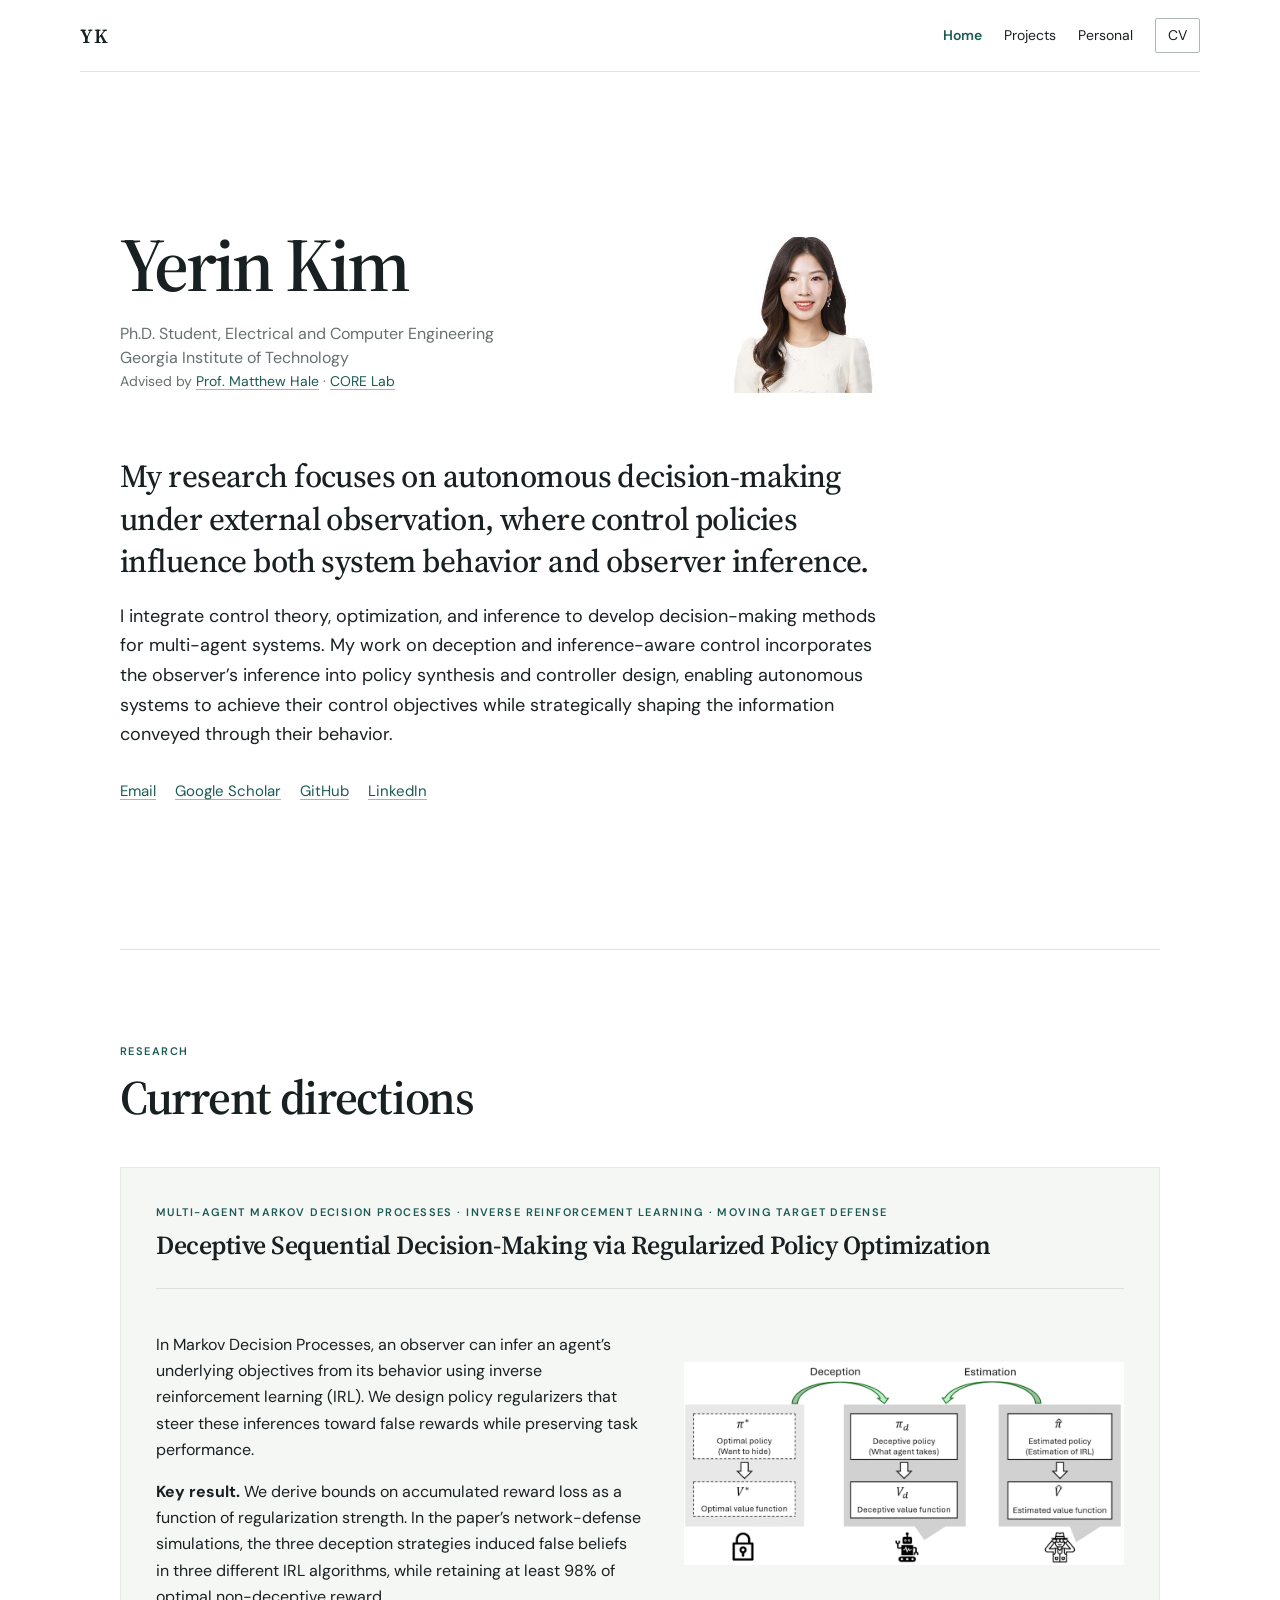
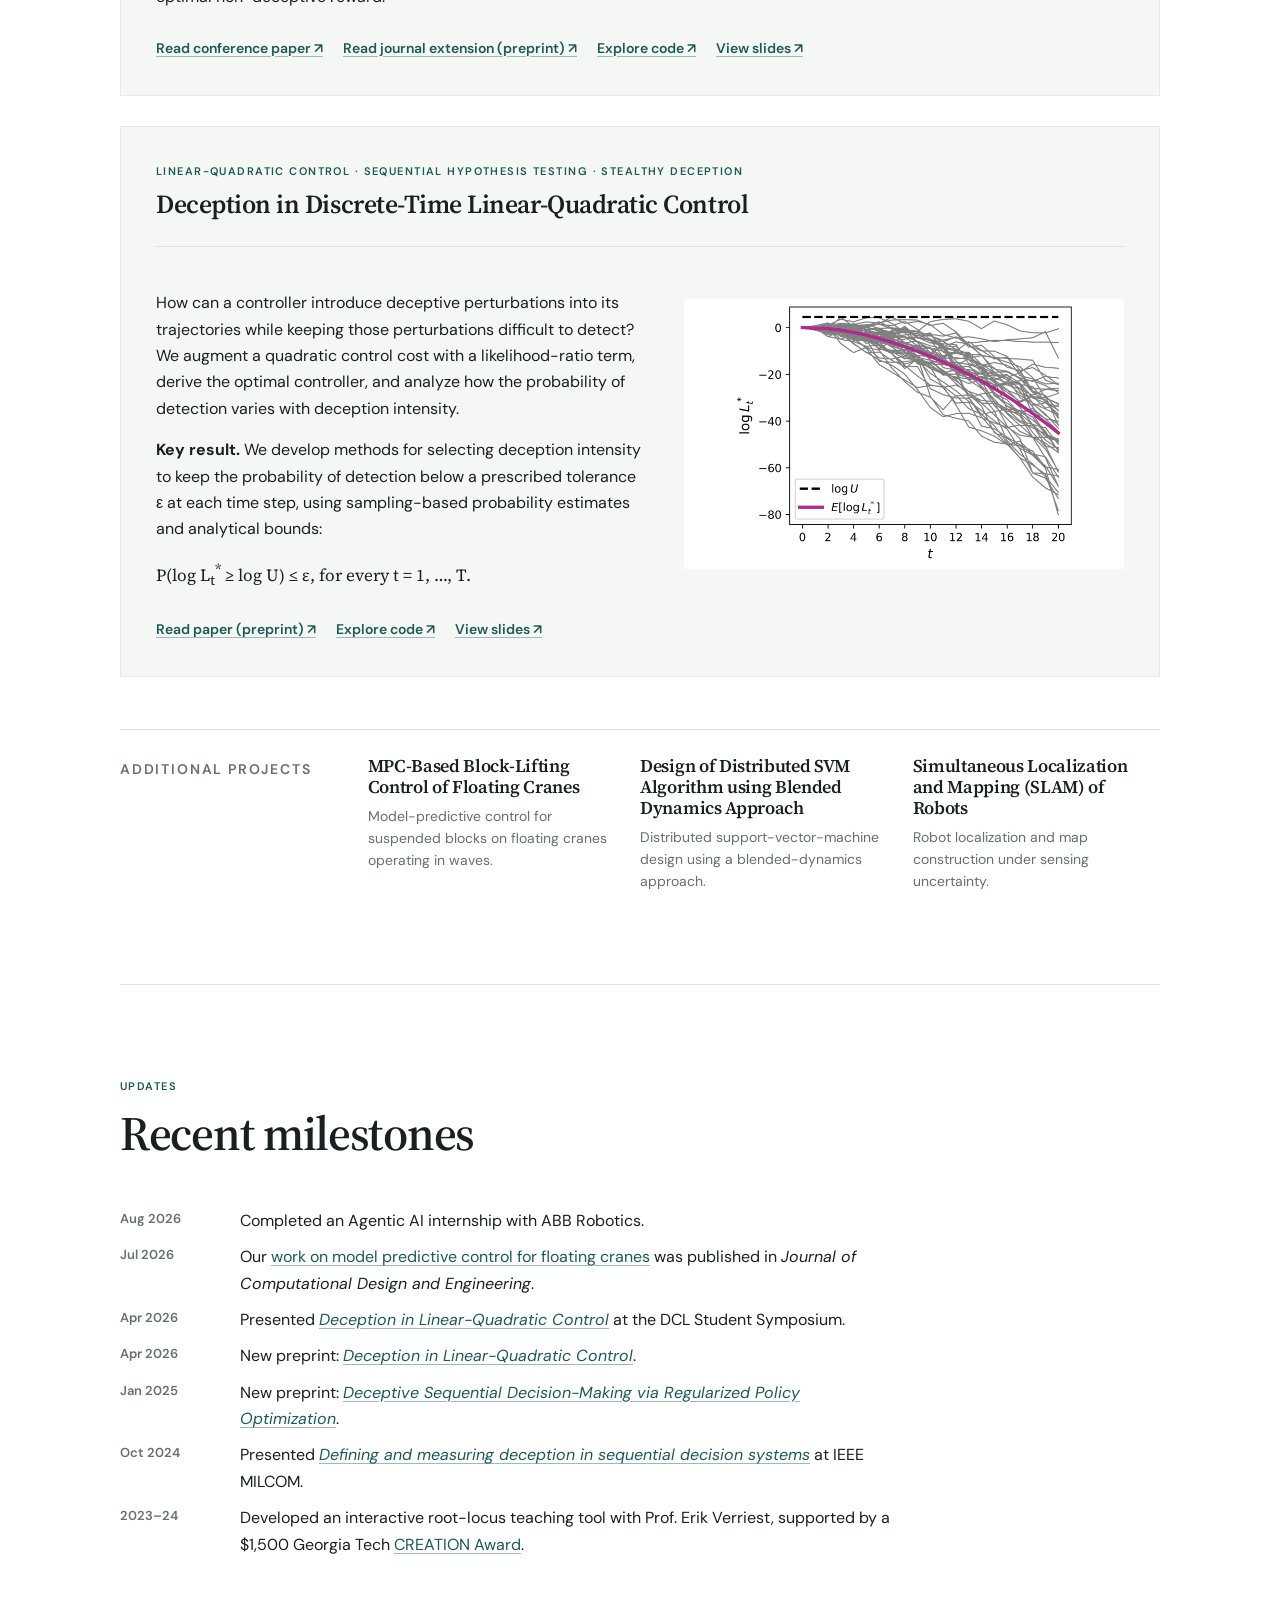
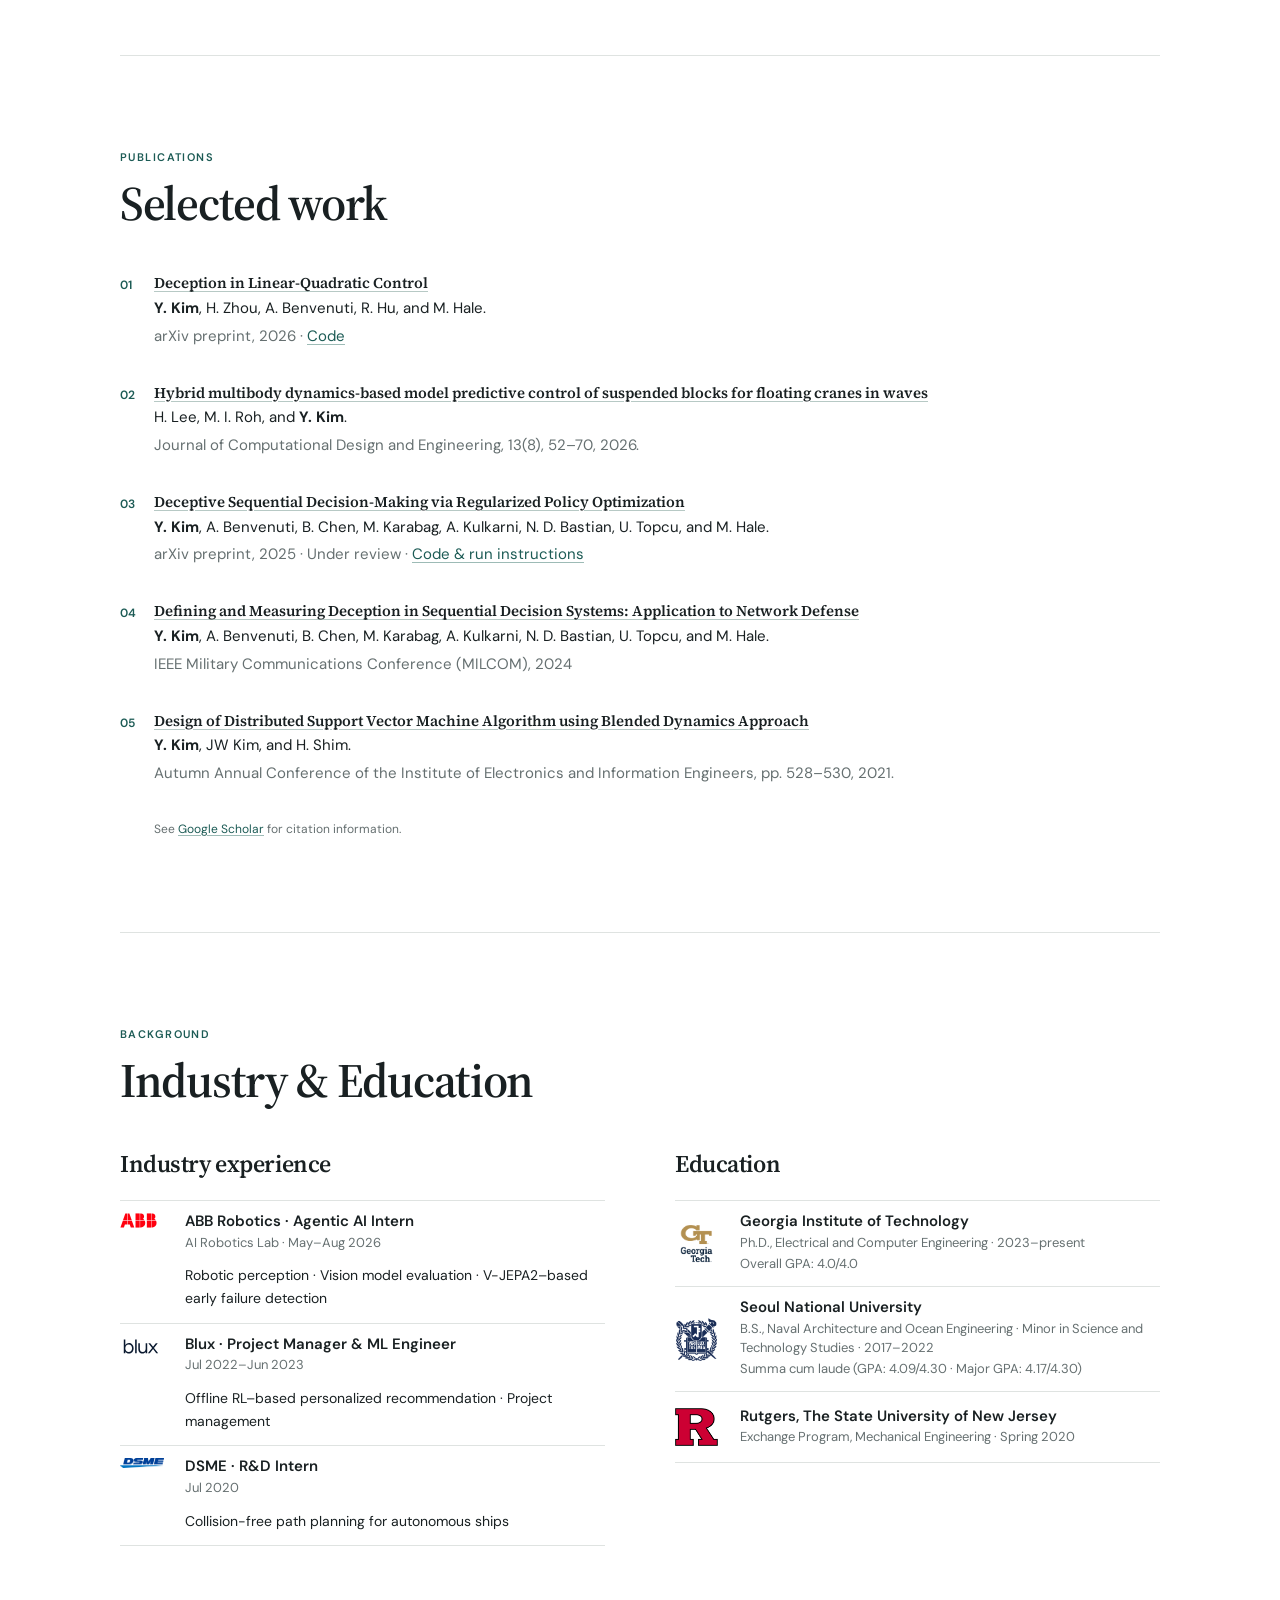
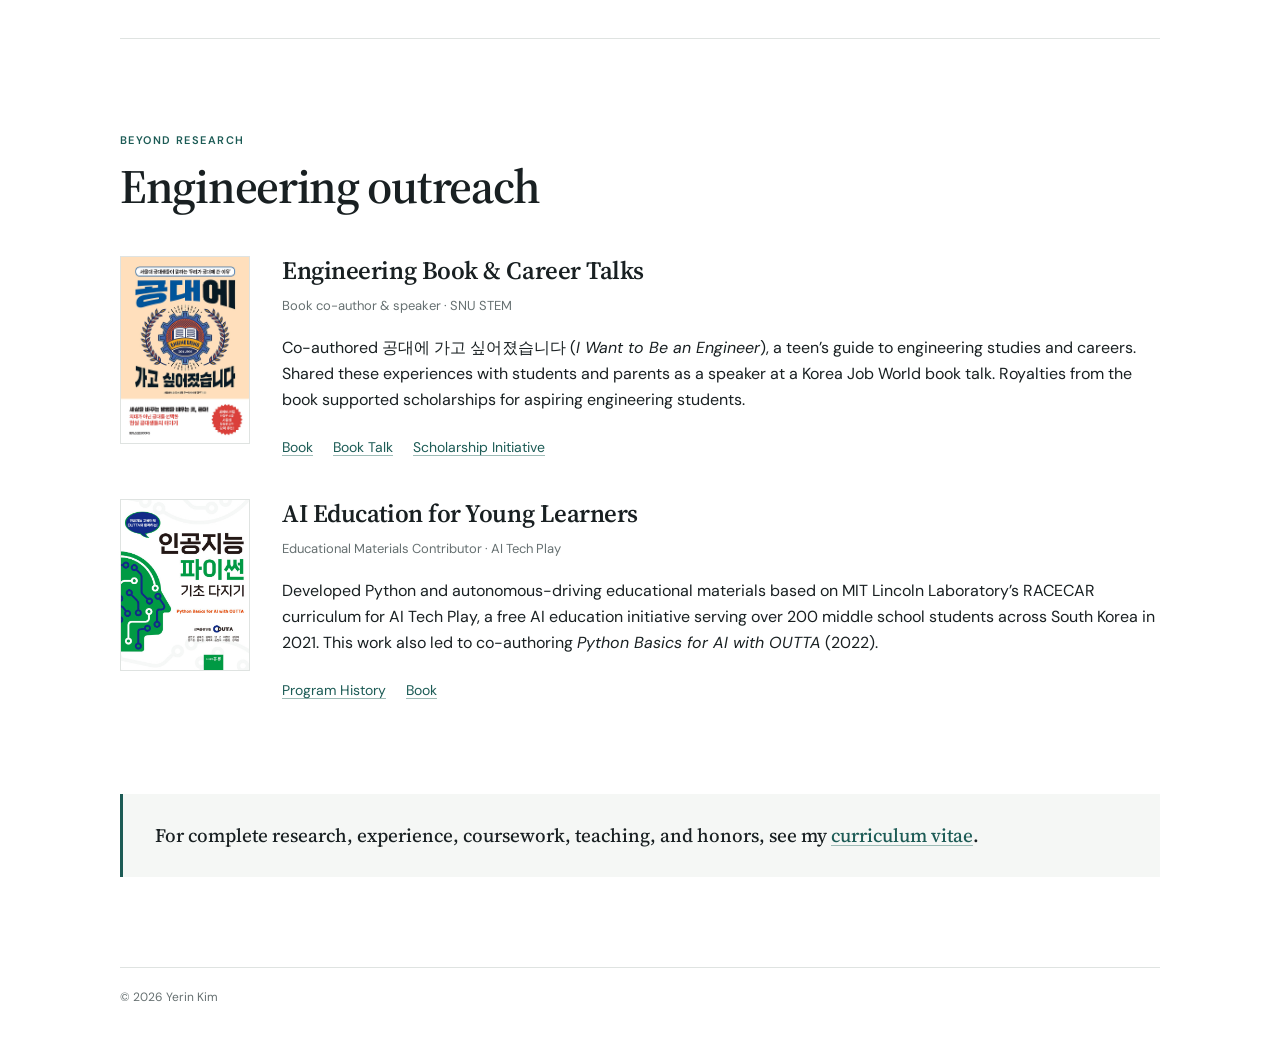
==== index.html @ c08b5212 "Link Home research cards to Projects and align link labels Co-Authored-By: Claude Opus 5.5 <noreply@" ====
<!doctype html>
<html lang="en">
  <head>
    <meta charset="utf-8">
    <meta name="viewport" content="width=device-width, initial-scale=1">
    <meta name="description" content="Yerin Kim — Ph.D. student researching autonomous decision-making, control, optimization, and multi-agent systems.">
    <title>Yerin Kim | Georgia Tech</title>
    <link rel="preconnect" href="https://fonts.googleapis.com">
    <link rel="preconnect" href="https://fonts.gstatic.com" crossorigin>
    <link href="https://fonts.googleapis.com/css2?family=DM+Sans:wght@400;500;600&family=Source+Serif+4:opsz,wght@8..60,500;8..60,600&display=swap" rel="stylesheet">
    <link rel="stylesheet" href="styles.css">
    <meta property="og:type" content="website">
  <meta property="og:site_name" content="Yerin Kim">
  <meta property="og:title" content="Yerin Kim | Georgia Tech">
  <meta property="og:description" content="Autonomous decision-making, control, optimization, and inference for multi-agent systems.">
  <meta property="og:url" content="https://yerinkim-yk.github.io/">
  <meta property="og:image" content="https://yerinkim-yk.github.io/assets/personal-outdoors.jpg">
  <meta property="og:image:type" content="image/jpeg">
  <meta property="og:image:alt" content="Yerin overlooking the mountains from a rock beneath a tree">
  <meta name="twitter:card" content="summary_large_image">
  <meta name="twitter:title" content="Yerin Kim | Georgia Tech">
  <meta name="twitter:description" content="Autonomous decision-making, control, optimization, and inference for multi-agent systems.">
  <meta name="twitter:image" content="https://yerinkim-yk.github.io/assets/personal-outdoors.jpg">
  <meta name="twitter:image:alt" content="Yerin overlooking the mountains from a rock beneath a tree">
</head>
  <body>
  <header class="site-header">
    <a class="wordmark" href="./" aria-label="Yerin Kim home">YK</a>
    <nav aria-label="Primary navigation">
      <a href="./" aria-current="page">Home</a>
      <a href="projects">Projects</a>
      <a href="personal">Personal</a>
      <a href="cv" class="nav-cv">CV</a>
    </nav>
  </header>

    <main id="top">
      <section class="hero" aria-labelledby="page-title">
        <div class="hero-identity">
          <div>
            <h1 id="page-title">Yerin Kim</h1>
            <p class="affiliation">Ph.D. Student, Electrical and Computer Engineering<br>Georgia Institute of Technology</p>
            <p class="advisor">Advised by <a href="https://ece.gatech.edu/directory/matthew-hale" target="_blank" rel="noreferrer">Prof. Matthew Hale</a> · <a href="https://corelab.ece.gatech.edu/" target="_blank" rel="noreferrer">CORE Lab</a></p>
          </div>
          <img class="portrait" src="assets/yerin-kim.jpg" alt="Portrait of Yerin Kim">
        </div>

        <div class="hero-copy">
          <p class="research-statement">My research focuses on autonomous decision-making under external observation, where control policies influence both system behavior and observer inference.</p>
          <p>I integrate control theory, optimization, and inference to develop decision-making methods for multi-agent systems. My work on deception and inference-aware control incorporates the observer’s inference into policy synthesis and controller design, enabling autonomous systems to achieve their control objectives while strategically shaping the information conveyed through their behavior.</p>
          <p class="contact-links">
            <a href="mailto:yerinkim@gatech.edu">Email</a>
            <a href="https://scholar.google.com/citations?user=Wx4iFFQAAAAJ&amp;hl=en" target="_blank" rel="noreferrer">Google Scholar</a>
            <a href="https://github.com/yerinkim-yk" target="_blank" rel="noreferrer">GitHub</a>
            <a href="https://www.linkedin.com/in/yerinkimyk" target="_blank" rel="noreferrer">LinkedIn</a>
          </p>
        </div>
      </section>

      <section id="research" class="section research-section" aria-labelledby="research-heading">
        <div class="section-heading">
          <p class="eyebrow">Research</p>
          <h2 id="research-heading">Current directions</h2>
        </div>

        <div class="featured-research">
          <article class="research-card">
            <div class="research-card-heading">
              <p class="card-kicker">Multi-agent Markov Decision Processes &middot; Inverse Reinforcement Learning &middot; Moving Target Defense</p>
              <h3><a href="projects#sequential">Deceptive Sequential Decision-Making via Regularized Policy Optimization</a></h3>
            </div>
            <div class="research-card-details">
              <div class="research-card-copy">
              <p>In Markov Decision Processes, an observer can infer an agent’s underlying objectives from its behavior using inverse reinforcement learning (IRL). We design policy regularizers that steer these inferences toward false rewards while preserving task performance.
              </p><p><strong>Key result.</strong> We derive bounds on accumulated reward loss as a function of regularization strength. In the paper’s network-defense simulations, the three deception strategies induced false beliefs in three different IRL algorithms, while retaining at least 98% of optimal non-deceptive reward.
              </p>
              </div>
              <figure class="research-visual">
                <img src="assets/deception-estimation-framework.png" alt="Diagram showing the deception and estimation framework for sequential decision systems">
              </figure>
            </div>
            <p class="project-links"><a href="https://ieeexplore.ieee.org/abstract/document/10773660" target="_blank" rel="noreferrer">Read conference paper ↗</a><a href="https://arxiv.org/abs/2501.18803" target="_blank" rel="noreferrer">Read journal extension (preprint) ↗</a><a href="https://github.com/yerinkim-yk/DeceptionMTD" target="_blank" rel="noreferrer">Explore code ↗</a><a href="assets/slides-deceptive-policy-optimization.pdf" target="_blank" rel="noreferrer">View slides ↗</a></p>
          </article>

          <article class="research-card">
            <div class="research-card-heading">
              <p class="card-kicker">Linear-Quadratic Control &middot; Sequential Hypothesis Testing &middot; Stealthy Deception</p>
              <h3><a href="projects#lq">Deception in Discrete-Time Linear-Quadratic Control</a></h3>
            </div>
            <div class="research-card-details">
              <div class="research-card-copy">
              <p>How can a controller introduce deceptive perturbations into its trajectories while keeping those perturbations difficult to detect? We augment a quadratic control cost with a likelihood-ratio term, derive the optimal controller, and analyze how the probability of detection varies with deception intensity.
              </p><p><strong>Key result.</strong> We develop methods for selecting deception intensity to keep the probability of detection below a prescribed tolerance ε at each time step, using sampling-based probability estimates and analytical bounds:
              </p><p class="research-metric">P(log L<sub>t</sub><sup>*</sup> ≥ log U) ≤ ε, for every t = 1, …, T.
              </p>
              </div>
              <figure class="research-visual">
                <img src="assets/lq-detection.png" alt="Detection-performance result for linear-quadratic control research">
              </figure>
            </div>
            <p class="project-links"><a href="https://arxiv.org/abs/2604.00227" target="_blank" rel="noreferrer">Read paper (preprint) ↗</a><a href="https://github.com/yerinkim-yk/Deception-in-LQ-control" target="_blank" rel="noreferrer">Explore code ↗</a><a href="assets/slides-deception-lq-control.pdf" target="_blank" rel="noreferrer">View slides ↗</a></p>
          </article>
        </div>

        <div class="earlier-research" aria-label="Additional research projects">
          <p class="eyebrow">Additional projects</p>
          <article>
            <h3>MPC-Based Block-Lifting Control of Floating Cranes</h3>
            <p>Model-predictive control for suspended blocks on floating cranes operating in waves.</p>
          </article>
          <article>
            <h3>Design of Distributed SVM Algorithm using Blended Dynamics Approach</h3>
            <p>Distributed support-vector-machine design using a blended-dynamics approach.</p>
          </article>
          <article>
            <h3>Simultaneous Localization and Mapping (SLAM) of Robots</h3>
            <p>Robot localization and map construction under sensing uncertainty.</p>
          </article>
        </div>
      </section>

      <section id="updates" class="section updates" aria-labelledby="updates-heading">
        <div class="section-heading">
          <p class="eyebrow">Updates</p>
          <h2 id="updates-heading">Recent milestones</h2>
        </div>
        <ul class="update-list">
          <li><time datetime="2026-08">Aug 2026</time><span>Completed an Agentic AI internship with ABB Robotics.</span></li>
          <li><time datetime="2026-07">Jul 2026</time><span>Our <a href="https://doi.org/10.1093/jcde/qwag068" target="_blank" rel="noreferrer">work on model predictive control for floating cranes</a> was published in <em>Journal of Computational Design and Engineering</em>.</span></li>
          <li><time datetime="2026-04-24">Apr 2026</time><span>Presented <a href="https://arxiv.org/abs/2604.00227" target="_blank" rel="noreferrer"><em>Deception in Linear-Quadratic Control</em></a> at the DCL Student Symposium.</span></li>
          <li><time datetime="2026-04">Apr 2026</time><span>New preprint: <a href="https://arxiv.org/abs/2604.00227" target="_blank" rel="noreferrer"><em>Deception in Linear-Quadratic Control</em></a>.</span></li>
          <li><time datetime="2025-01">Jan 2025</time><span>New preprint: <a href="https://arxiv.org/abs/2501.18803" target="_blank" rel="noreferrer"><em>Deceptive Sequential Decision-Making via Regularized Policy Optimization</em></a>.</span></li>
          <li><time datetime="2024-10">Oct 2024</time><span>Presented <a href="https://ieeexplore.ieee.org/document/10773660" target="_blank" rel="noreferrer"><em>Defining and measuring deception in sequential decision systems</em></a> at IEEE MILCOM.</span></li>
          <li><span class="milestone-date">2023–24</span><span>Developed an interactive root-locus teaching tool with Prof. Erik Verriest, supported by a $1,500 Georgia Tech <a href="cv#awards">CREATION Award</a>.</span></li>
        </ul>
      </section>

      <section id="publications" class="section publications" aria-labelledby="publications-heading">
        <div class="section-heading">
          <p class="eyebrow">Publications</p>
          <h2 id="publications-heading">Selected work</h2>
        </div>
        <ol class="publication-list">
          <li>
            <p class="publication-title"><a href="https://arxiv.org/abs/2604.00227" target="_blank" rel="noreferrer">Deception in Linear-Quadratic Control</a></p>
            <p><strong>Y. Kim</strong>, H. Zhou, A. Benvenuti, R. Hu, and M. Hale.</p>
            <p class="venue">arXiv preprint, 2026 · <a href="https://github.com/yerinkim-yk/Deception-in-LQ-control" target="_blank" rel="noreferrer">Code</a></p>
          </li>
          <li>
            <p class="publication-title"><a href="https://doi.org/10.1093/jcde/qwag068" target="_blank" rel="noreferrer">Hybrid multibody dynamics-based model predictive control of suspended blocks for floating cranes in waves</a></p>
            <p>H. Lee, M. I. Roh, and <strong>Y. Kim</strong>.</p>
            <p class="venue">Journal of Computational Design and Engineering, 13(8), 52–70, 2026.</p>
          </li>
          <li>
            <p class="publication-title"><a href="https://arxiv.org/abs/2501.18803" target="_blank" rel="noreferrer">Deceptive Sequential Decision-Making via Regularized Policy Optimization</a></p>
            <p><strong>Y. Kim</strong>, A. Benvenuti, B. Chen, M. Karabag, A. Kulkarni, N. D. Bastian, U. Topcu, and M. Hale.</p>
            <p class="venue">arXiv preprint, 2025 · Under review · <a href="https://github.com/yerinkim-yk/DeceptionMTD" target="_blank" rel="noreferrer">Code &amp; run instructions</a></p>
          </li>
          <li>
            <p class="publication-title"><a href="https://ieeexplore.ieee.org/document/10773660" target="_blank" rel="noreferrer">Defining and Measuring Deception in Sequential Decision Systems: Application to Network Defense</a></p>
            <p><strong>Y. Kim</strong>, A. Benvenuti, B. Chen, M. Karabag, A. Kulkarni, N. D. Bastian, U. Topcu, and M. Hale.</p>
            <p class="venue">IEEE Military Communications Conference (MILCOM), 2024</p>
          </li>
          <li>
            <p class="publication-title"><a href="https://www.dbpia.co.kr/journal/articleDetail?nodeId=NODE11027646" target="_blank" rel="noreferrer">Design of Distributed Support Vector Machine Algorithm using Blended Dynamics Approach</a></p>
            <p><strong>Y. Kim</strong>, JW Kim, and H. Shim.</p>
            <p class="venue">Autumn Annual Conference of the Institute of Electronics and Information Engineers, pp. 528–530, 2021.</p>
          </li>
        </ol>
        <p class="publication-note">See <a href="https://scholar.google.com/citations?user=Wx4iFFQAAAAJ&amp;hl=en" target="_blank" rel="noreferrer">Google Scholar</a> for citation information.</p>
      </section>

      <section id="background" class="section background" aria-labelledby="background-heading">
        <div class="section-heading">
          <p class="eyebrow">Background</p>
          <h2 id="background-heading">Industry &amp; Education</h2>
        </div>
        <div class="background-grid">
          <div>
            <h3 class="subheading">Industry experience</h3>
            <article class="compact-entry">
              <img class="company-logo abb" src="assets/abb-logo.svg" alt="ABB logo">
              <div><h4>ABB Robotics · Agentic AI Intern</h4><p>AI Robotics Lab · May–Aug 2026</p>
              <p class="industry-summary">Robotic perception · Vision model evaluation · V-JEPA2–based early failure detection</p></div>
            </article>
            <article class="compact-entry">
              <img class="company-logo" src="assets/blux-logo.svg" alt="Blux logo">
              <div><h4>Blux · Project Manager &amp; ML Engineer</h4><p>Jul 2022–Jun 2023</p>
              <p class="industry-summary">Offline RL–based personalized recommendation · Project management</p></div>
            </article>
            <article class="compact-entry">
              <img class="company-logo dsme" src="assets/dsme-logo.png" alt="DSME logo">
              <div><h4>DSME · R&amp;D Intern</h4><p>Jul 2020</p><p class="industry-summary">Collision-free path planning for autonomous ships</p></div>
            </article>
          </div>
          <div>
            <h3 class="subheading">Education</h3>
            <article class="compact-entry education-entry">
              <img class="school-logo" src="assets/georgia-tech-logo.png" alt="Georgia Tech logo">
              <div><h4>Georgia Institute of Technology</h4><p>Ph.D., Electrical and Computer Engineering · 2023–present</p><p>Overall GPA: 4.0/4.0</p></div>
            </article>
            <article class="compact-entry education-entry">
              <img class="school-logo" src="assets/snu-logo.png" alt="Seoul National University logo">
              <div><h4>Seoul National University</h4><p>B.S., Naval Architecture and Ocean Engineering · Minor in Science and Technology Studies · 2017–2022</p><p>Summa cum laude (GPA: 4.09/4.30 · Major GPA: 4.17/4.30)</p></div>
            </article>
            <article class="compact-entry education-entry">
              <img class="school-logo" src="assets/rutgers-logo.png" alt="Rutgers University logo">
              <div><h4>Rutgers, The State University of New Jersey</h4><p>Exchange Program, Mechanical Engineering · Spring 2020</p></div>
            </article>
          </div>
        </div>
      </section>

      <section id="outreach" class="section outreach" aria-labelledby="outreach-heading">
        <div class="section-heading">
          <p class="eyebrow">Beyond research</p>
          <h2 id="outreach-heading">Engineering outreach</h2>
        </div>
        <div class="outreach-grid">
          <article class="outreach-entry">
            <a class="outreach-cover" href="https://megastudybooks.com/book/detail/94" target="_blank" rel="noreferrer"><img src="assets/engineering-book-cover.jpg" alt="Cover of 공대에 가고 싶어졌습니다" loading="lazy"></a>
            <div class="outreach-copy">
            <h3>Engineering Book &amp; Career Talks</h3>
            <p class="outreach-role">Book co-author &amp; speaker · SNU STEM</p>
            <p>Co-authored <span lang="ko">공대에 가고 싶어졌습니다</span> (<em>I Want to Be an Engineer</em>), a teen’s guide to engineering studies and careers. Shared these experiences with students and parents as a speaker at a Korea Job World book talk. Royalties from the book supported scholarships for aspiring engineering students.</p>
            <p class="outreach-links">
              <a href="https://megastudybooks.com/book/detail/94" target="_blank" rel="noreferrer">Book</a>
              <a href="https://www.koreajobworld.or.kr/event/showView.do?portalMenuNo=239&amp;proDtlNo=3641&amp;searchEvent=04&amp;site=10" target="_blank" rel="noreferrer">Book Talk</a>
              <a href="https://www.newswire.co.kr/newsRead.php?no=951157" target="_blank" rel="noreferrer">Scholarship Initiative</a>
            </p>
            </div>
          </article>
          <article class="outreach-entry">
            <a class="outreach-cover" href="https://hongpub.co.kr/shop/item.php?it_id=1657157513" target="_blank" rel="noreferrer"><img src="assets/python-ai-book-cover.jpg" alt="Cover of 인공지능 파이썬 기초다지기, Python Basics for AI with OUTTA" loading="lazy"></a>
            <div class="outreach-copy">
            <h3>AI Education for Young Learners</h3>
            <p class="outreach-role">Educational Materials Contributor · AI Tech Play</p>
            <p>Developed Python and autonomous-driving educational materials based on MIT Lincoln Laboratory’s RACECAR curriculum for AI Tech Play, a free AI education initiative serving over 200 middle school students across South Korea in 2021. This work also led to co-authoring <em>Python Basics for AI with OUTTA</em> (2022).</p>
            <p class="outreach-links">
              <a href="https://outta.ai/ko" target="_blank" rel="noreferrer">Program History</a>
              <a href="https://hongpub.co.kr/shop/item.php?it_id=1657157513" target="_blank" rel="noreferrer">Book</a>
            </p>
            </div>
          </article>
        </div>
      </section>

      <section class="cv-callout" aria-label="Curriculum vitae">
        <p>For complete research, experience, coursework, teaching, and honors, see my <a href="cv">curriculum vitae</a>.</p>
      </section>
    </main>

    <footer><p>© 2026 Yerin Kim</p></footer>
    <script data-goatcounter="https://yerinkim.goatcounter.com/count" async src="https://gc.zgo.at/count.js"></script>
  </body>
</html>
---- styles.css ----
:root {
  --ink: #192022;
  --muted: #667071;
  --line: #dfe3e1;
  --soft: #f5f7f5;
  --accent: #1c5b55;
  --serif: "Source Serif 4", Georgia, serif;
  --sans: "DM Sans", Arial, sans-serif;
}

* { box-sizing: border-box; }
html { scroll-behavior: smooth; }
body { margin: 0; color: var(--ink); background: #fff; font: 400 16px/1.65 var(--sans); }
a { color: var(--accent); text-decoration-color: #9dbbb6; text-underline-offset: 0.18em; }
a:hover { color: #103d39; }

.site-header {
  width: min(1120px, calc(100% - 48px));
  min-height: 72px;
  margin: 0 auto;
  display: flex;
  align-items: center;
  justify-content: space-between;
  border-bottom: 1px solid var(--line);
}
.wordmark { color: var(--ink); font: 600 20px/1 var(--serif); letter-spacing: .04em; text-decoration: none; }
nav { display: flex; align-items: center; gap: 22px; font-size: 14px; }
nav a { color: var(--ink); text-decoration: none; }
nav a:hover { color: var(--accent); }
nav .nav-cv { padding: 5px 12px; border: 1px solid #aeb9b5; border-radius: 2px; }

main { width: min(1040px, calc(100% - 48px)); margin: 0 auto; }
.hero { padding: clamp(84px, 12vw, 148px) 0 clamp(82px, 10vw, 126px); }
.hero-identity { display: grid; grid-template-columns: 1fr 156px; gap: 48px; align-items: end; max-width: 760px; }
.eyebrow, .card-kicker { margin: 0 0 9px; color: var(--accent); font-size: 11px; font-weight: 600; letter-spacing: .13em; text-transform: uppercase; }
h1, h2, h3, h4 { margin: 0; line-height: 1.17; }
h1, h2, h3 { font-family: var(--serif); font-weight: 600; }
h1 { font-size: clamp(46px, 7vw, 76px); letter-spacing: -.038em; }
h2 { font-size: clamp(33px, 4.2vw, 48px); letter-spacing: -.027em; }
h3 { font-size: 26px; letter-spacing: -.018em; }
h4 { font-size: 15px; font-weight: 600; }
.affiliation { margin: 13px 0 0; color: var(--muted); font-size: 16px; line-height: 1.5; }
.advisor { margin: 0; color: var(--muted); font-size: 14px; }
.portrait { width: 156px; height: 156px; object-fit: cover; border-radius: 2px; filter: saturate(.88); }
.hero-copy { width: min(775px, 100%); margin-top: 62px; }
.hero-copy p { margin: 0 0 19px; font-size: 18px; }
.hero-copy .research-statement { font: 500 clamp(23px, 3vw, 32px)/1.33 var(--serif); letter-spacing: -.018em; }
.contact-links { display: flex; flex-wrap: wrap; gap: 8px 19px; padding-top: 10px; font-size: 15px !important; }

.section { padding: 92px 0; border-top: 1px solid var(--line); }
.section-heading { margin-bottom: 42px; }
.section-heading h2 { max-width: 700px; }
.featured-research { display: grid; gap: 30px; }
.research-card { padding: 35px; background: var(--soft); border: 1px solid #e7ebe8; }
.research-card-heading { padding-bottom: 27px; border-bottom: 1px solid #dbe1de; }
.research-card-heading .card-kicker { margin: 0; }
.research-card-heading h3 { margin-top: 9px; }
.research-card-heading h3 a { color: inherit; text-decoration: none; }
.research-card-heading h3 a:hover { color: var(--accent); text-decoration: underline; text-decoration-color: #9dbbb6; }
.research-card-details { display: grid; grid-template-columns: minmax(0, 1.05fr) minmax(290px, .95fr); gap: 42px; align-items: center; padding-top: 28px; }
.research-card-copy p:not(.card-kicker) { margin: 15px 0 0; }
.research-card > .project-links { margin: 26px 0 0; }
.project-links { display: flex; flex-wrap: wrap; gap: 8px 20px; font-size: 14px; font-weight: 600; }
.research-visual { margin: 0; }
.research-visual img { display: block; width: 100%; max-height: 270px; object-fit: contain; background: #fff; }
figcaption { margin-top: 8px; color: var(--muted); font-size: 12px; }
.earlier-research { display: grid; grid-template-columns: .9fr 1fr 1fr 1fr; gap: 25px; margin-top: 52px; padding-top: 25px; border-top: 1px solid var(--line); }
.earlier-research .eyebrow { margin-top: 4px; }
.earlier-research h3 { font-size: 18px; }
.earlier-research p { margin: 9px 0 0; color: var(--muted); font-size: 14px; line-height: 1.55; }

.publication-list { margin: 0; padding: 0; list-style: none; counter-reset: publications; }
.publication-list li { position: relative; padding: 0 0 28px 34px; counter-increment: publications; }
.publication-list li::before { content: counter(publications, decimal-leading-zero); position: absolute; left: 0; top: 3px; color: var(--accent); font-size: 12px; font-weight: 600; }
.publication-list p { margin: 3px 0; font-size: 15px; }
.publication-title { font: 600 20px/1.32 var(--serif); }
.publication-title a { color: var(--ink); text-decoration-color: #b7c9c5; }
.publication-title a:hover { color: var(--accent); }
.venue, .publication-note { color: var(--muted); }
.citation-count { white-space: nowrap; }
.publication-note { margin: 3px 0 0 34px; font-size: 12px; }

.update-list { margin: 0; padding: 0; list-style: none; max-width: 770px; }
.update-list li { display: grid; grid-template-columns: 100px 1fr; gap: 20px; padding: 5px 0; }
.update-list time, .update-list .milestone-date { color: var(--muted); font-size: 13px; font-weight: 600; }

.background-grid { display: grid; grid-template-columns: 1fr 1fr; gap: 70px; }
.subheading { margin-bottom: 22px; font-size: 24px; }
.compact-entry { display: grid; grid-template-columns: 50px 1fr; align-items: center; gap: 15px; min-height: 72px; padding: 12px 0; border-top: 1px solid var(--line); }
.compact-entry:last-child { border-bottom: 1px solid var(--line); }
.compact-entry p { margin: 3px 0 0; color: var(--muted); font-size: 13px; line-height: 1.45; }
.company-logo, .school-logo { display: block; width: 42px; max-height: 42px; object-fit: contain; }
.company-logo.abb { width: 37px; }.company-logo.dsme { width: 44px; }.school-logo { width: 43px; max-height: 43px; }
.outreach-grid { display: grid; gap: 40px; }
.outreach-entry { min-width: 0; display: grid; grid-template-columns: 130px minmax(0, 1fr); gap: 32px; align-items: start; }
.outreach-cover img { display: block; width: 100%; height: auto; border: 1px solid var(--line); }
.outreach-copy { min-width: 0; }
.outreach-entry h3 { font-size: 25px; }
.outreach-entry .outreach-role { margin: 10px 0 0; color: var(--muted); font-size: 13px; }
.outreach-copy > p { margin: 18px 0 0; }
.outreach-entry .outreach-links { display: flex; flex-wrap: wrap; gap: 8px 20px; margin-top: auto; padding-top: 22px; font-size: 14px; }
.cv-callout { margin: 0 0 90px; padding: 28px 32px; background: var(--soft); border-left: 3px solid var(--accent); }
.cv-callout p { margin: 0; font: 500 19px/1.45 var(--serif); }
footer { width: min(1040px, calc(100% - 48px)); margin: 0 auto; padding: 20px 0 38px; border-top: 1px solid var(--line); color: var(--muted); font-size: 12px; }
footer p { margin: 0; }

@media (max-width: 760px) {
  .site-header, main, footer { width: min(100% - 32px, 1040px); }
  .site-header { min-height: 64px; }
  nav { gap: 13px; font-size: 12px; }

  .hero { padding: 68px 0 76px; }
  .hero-identity { grid-template-columns: 1fr 112px; gap: 20px; }
  .portrait { width: 112px; height: 112px; }
  .hero-copy { margin-top: 45px; }
  .hero-copy p { font-size: 16px; }
  .section { padding: 64px 0; }
  .section-heading { margin-bottom: 30px; }
  .research-card { padding: 25px; }
  .research-card-details { grid-template-columns: 1fr; gap: 16px; }
  .research-card-heading { padding-bottom: 22px; }
  .research-card-details { padding-top: 22px; }
  .research-card h3 { font-size: 24px; }
  .earlier-research { grid-template-columns: 1fr; gap: 22px; }
  .background-grid { grid-template-columns: 1fr; gap: 48px; }
  .outreach-grid { grid-template-columns: 1fr; gap: 40px; }
  .outreach-entry { grid-template-columns: 90px minmax(0, 1fr); gap: 20px; }
  .update-list li { grid-template-columns: 86px 1fr; gap: 13px; }
  .cv-callout { margin-bottom: 65px; padding: 24px; }
}

@media (max-width: 430px) {
  .site-header { align-items: center; }
  nav { gap: 10px; }

  .hero-identity { grid-template-columns: 1fr 90px; }
  .portrait { width: 90px; height: 90px; }
  .advisor { font-size: 12px; }
  .outreach-entry { grid-template-columns: 1fr; gap: 20px; }
  .outreach-cover { width: 100px; }
}

.research-card-copy .research-scope { font-size: 14px; color: var(--muted); }
.research-metric { font-family: var(--serif); font-size: 17px; overflow-wrap: anywhere; }
.compact-entry:has(.industry-summary) { align-items: start; }
.compact-entry .industry-summary, .compact-entry .industry-details { font-size: 14px; line-height: 1.65; margin-top: 12px; color: var(--ink); }
.industry-details { padding-left: 18px; margin-bottom: 0; }
.industry-details li + li { margin-top: 8px; }

/* Shared header on Home, Personal and CV. */
.site-header { gap: 24px; font-family: var(--sans); }
.site-header nav { flex-wrap: wrap; justify-content: flex-end; }
.site-header nav a, .site-header .wordmark { color: var(--ink); text-decoration: none; }
.site-header nav a:hover { color: var(--accent); text-decoration: none; }
.site-header nav a[aria-current="page"] { color: var(--accent); font-weight: 600; }
@media (max-width: 720px) {
  .site-header { padding-block: 16px; align-items: flex-start; gap: 20px; }
  .site-header nav { gap: 10px 14px; }
}
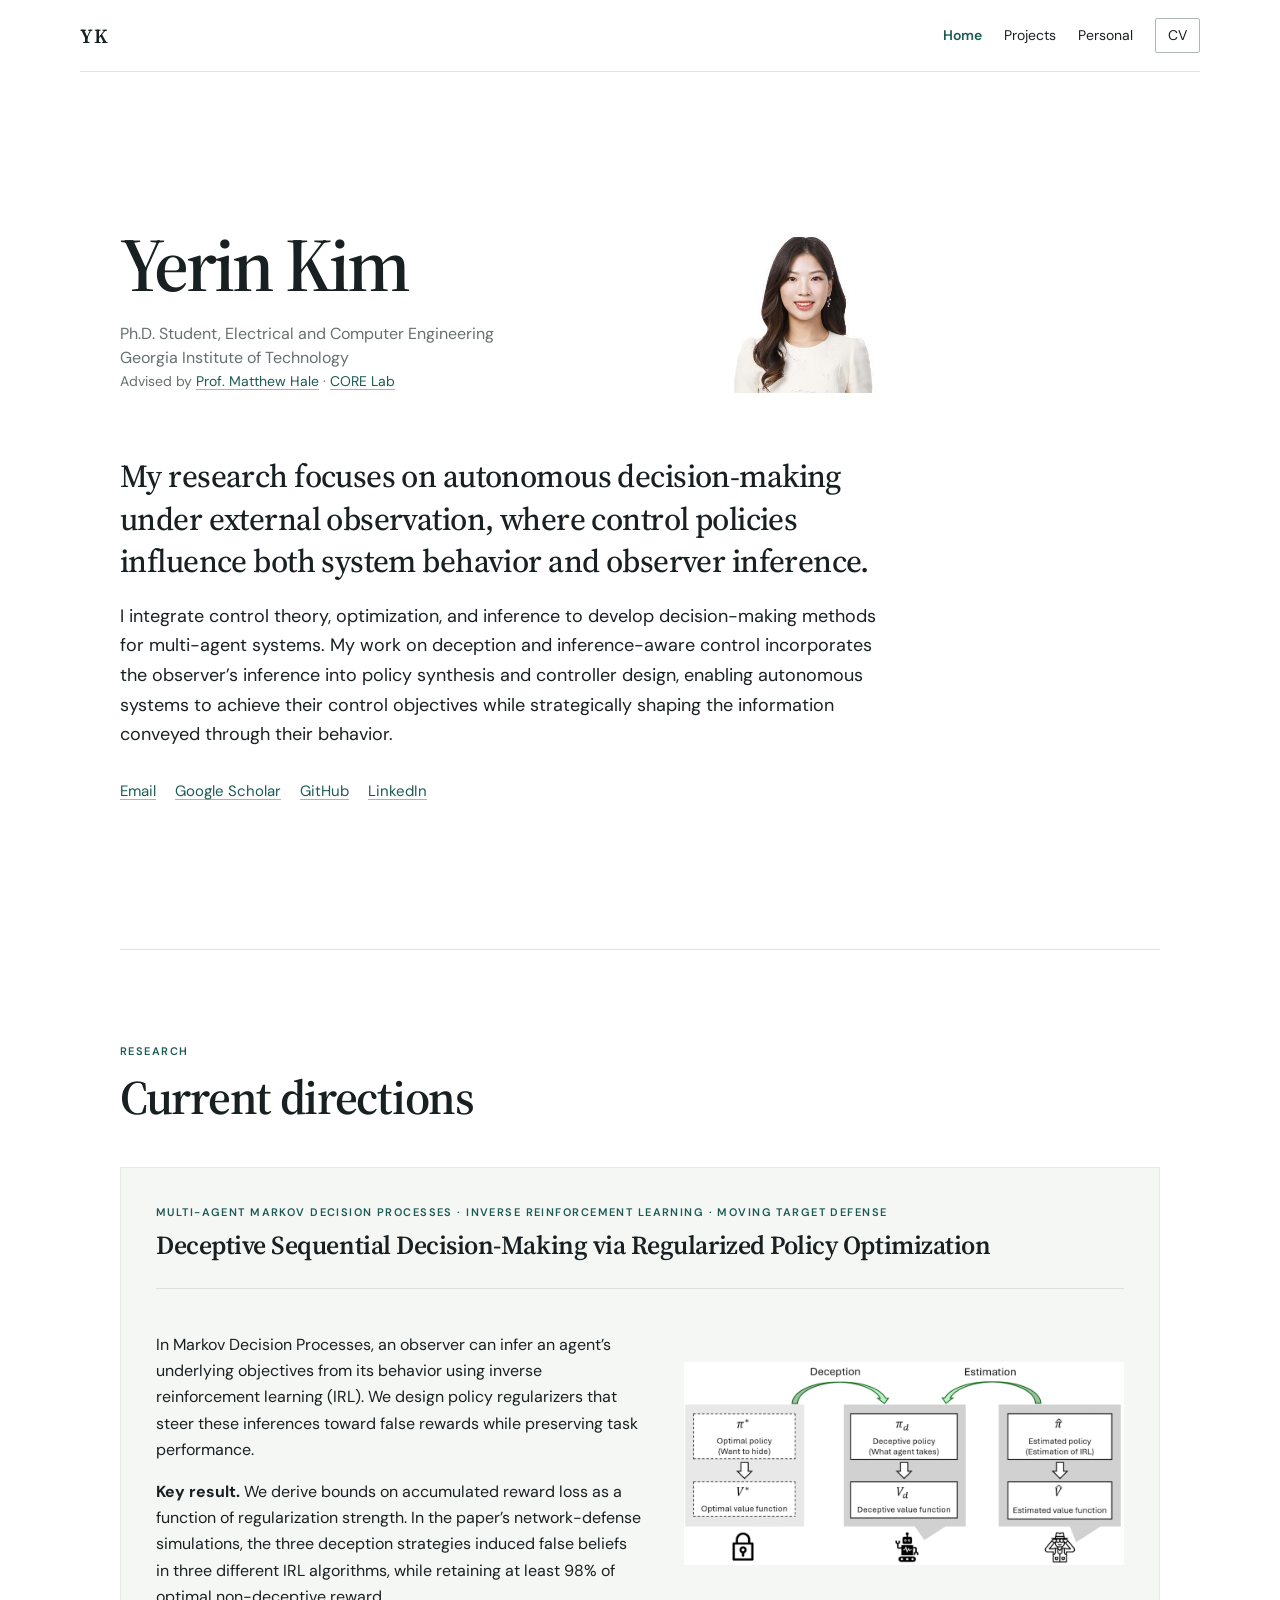
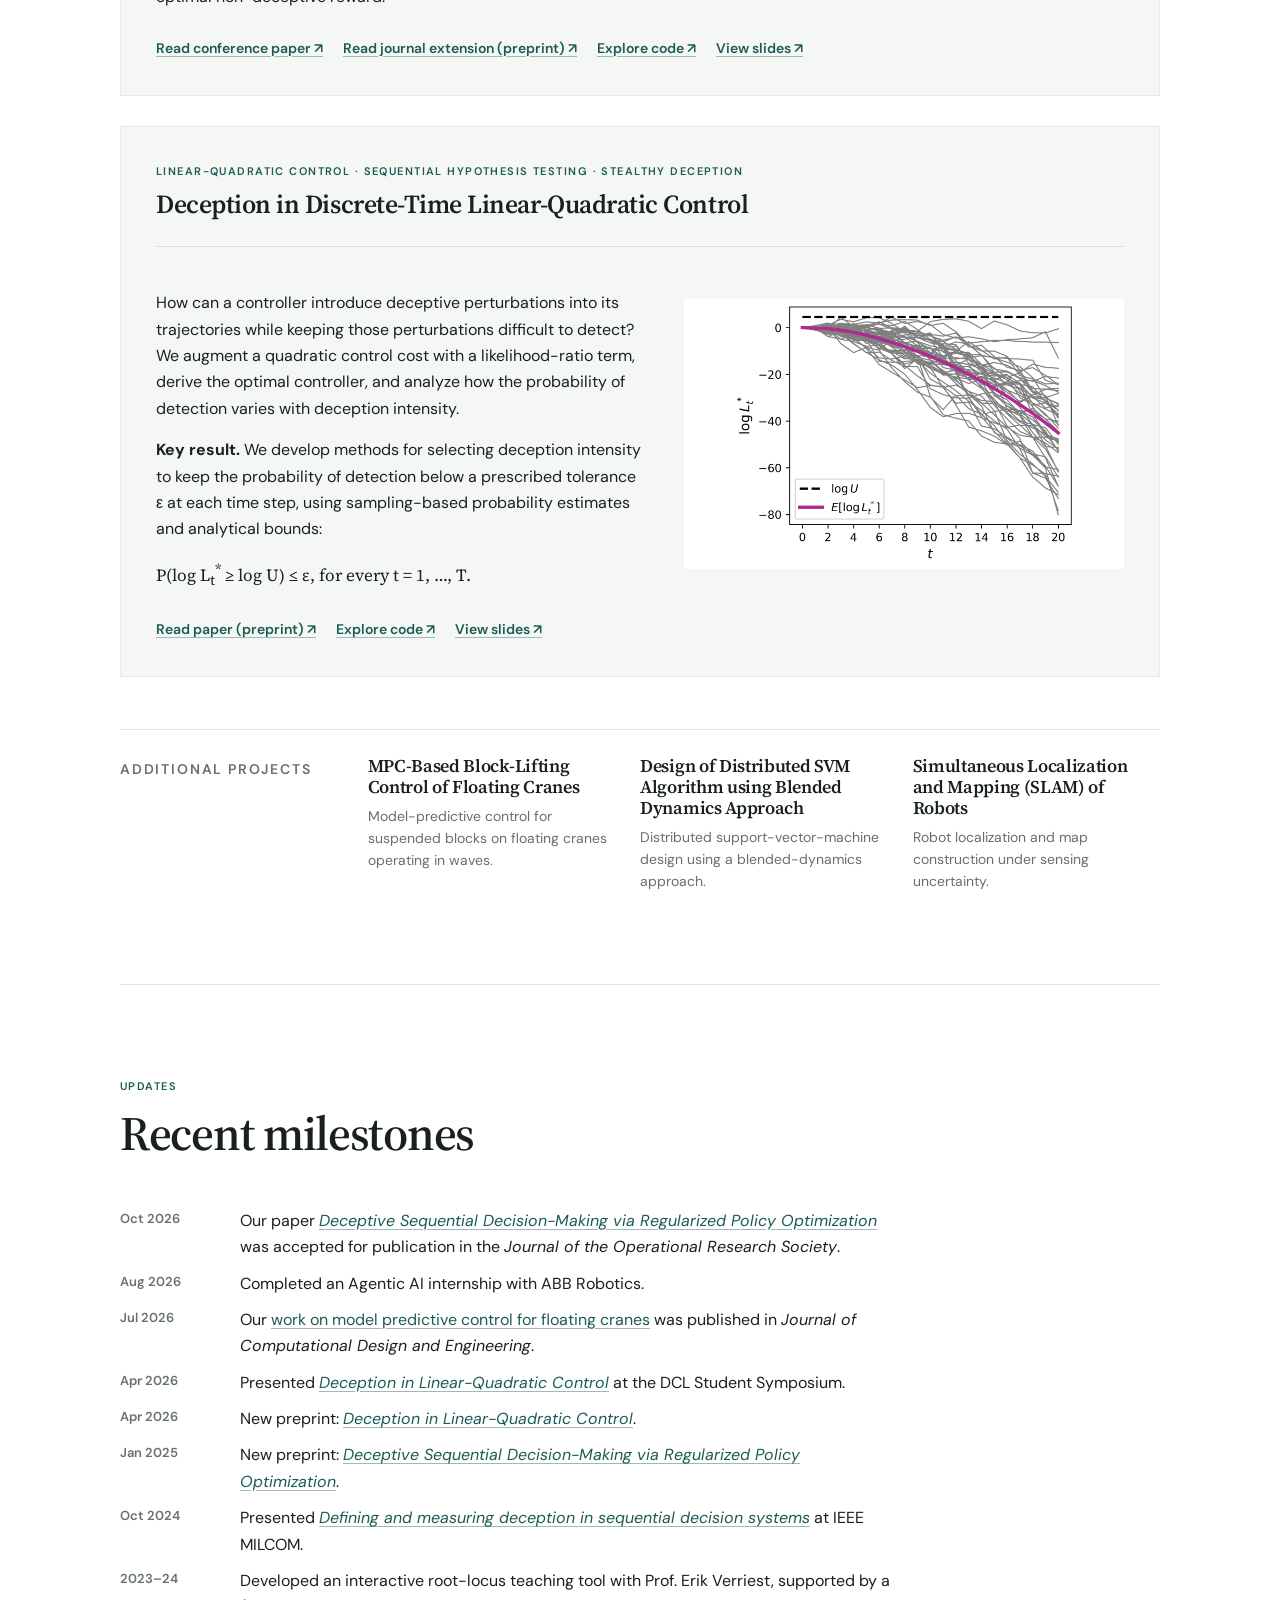
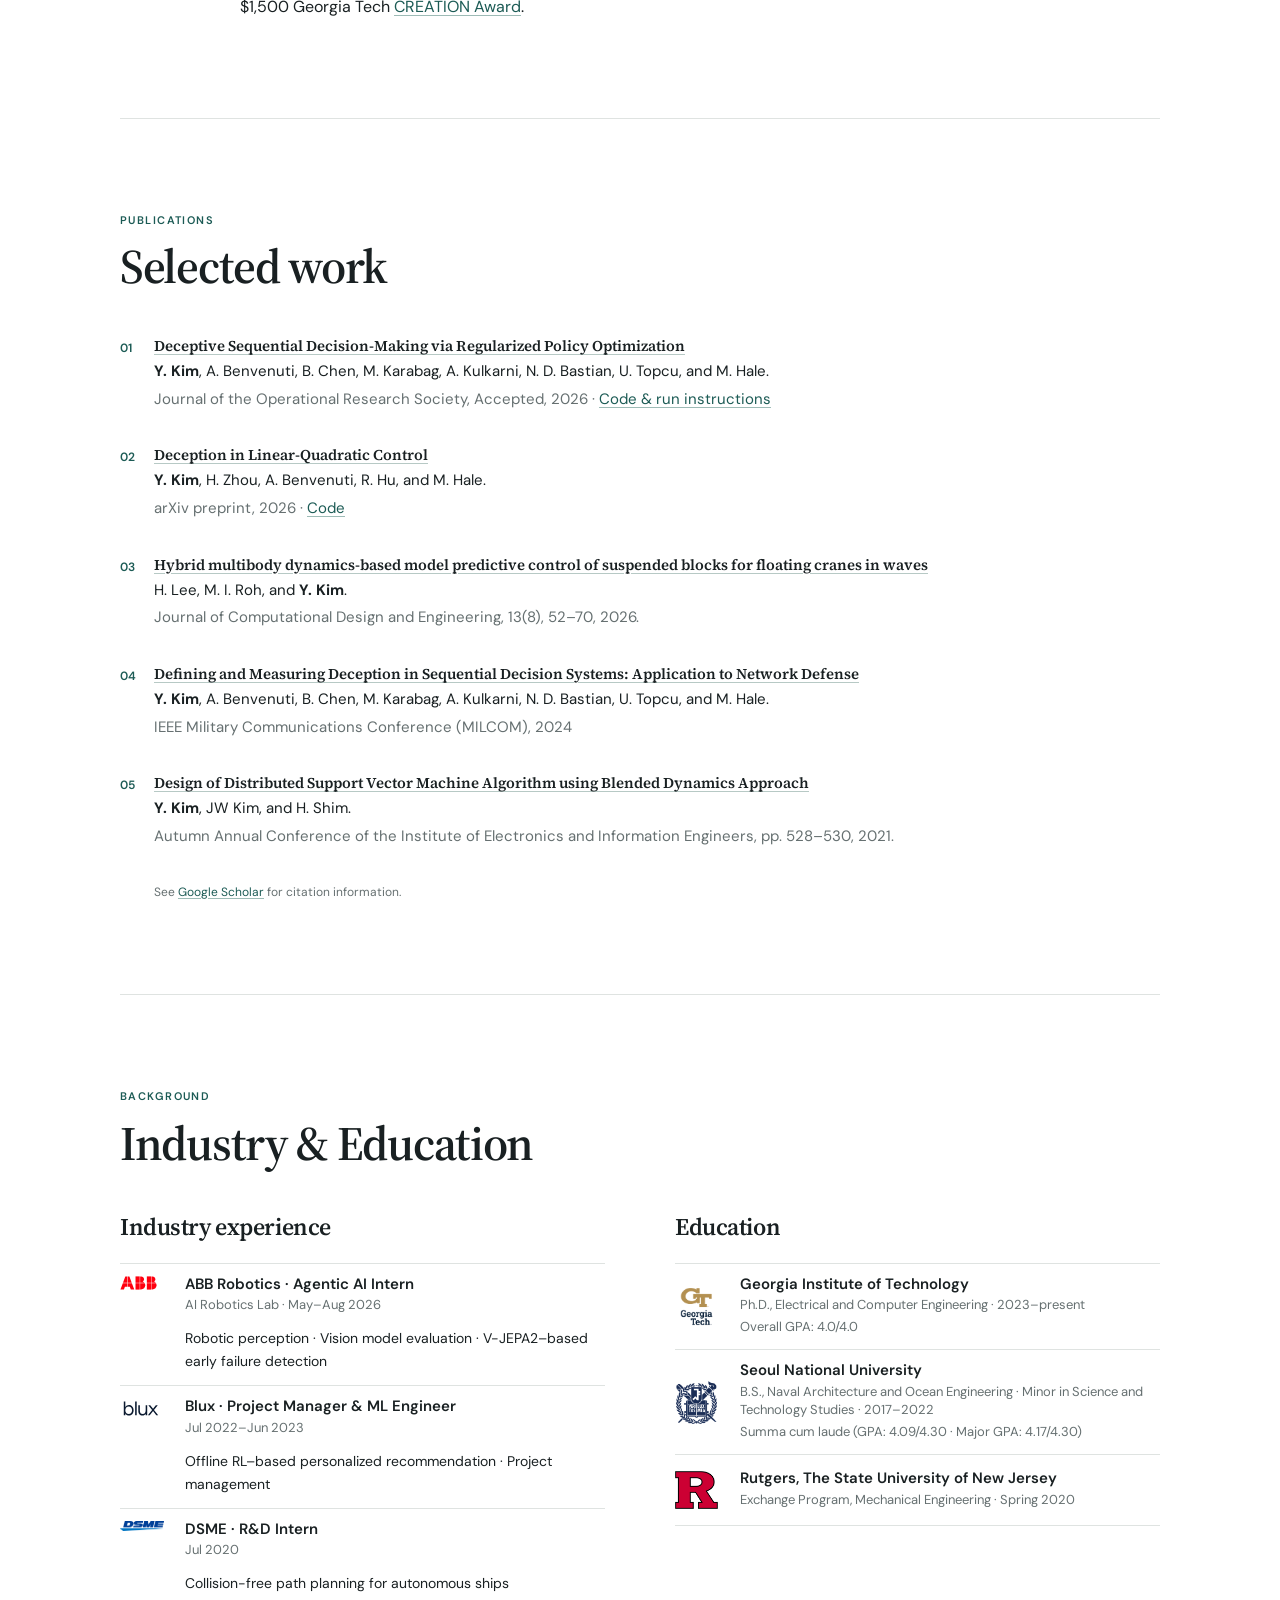
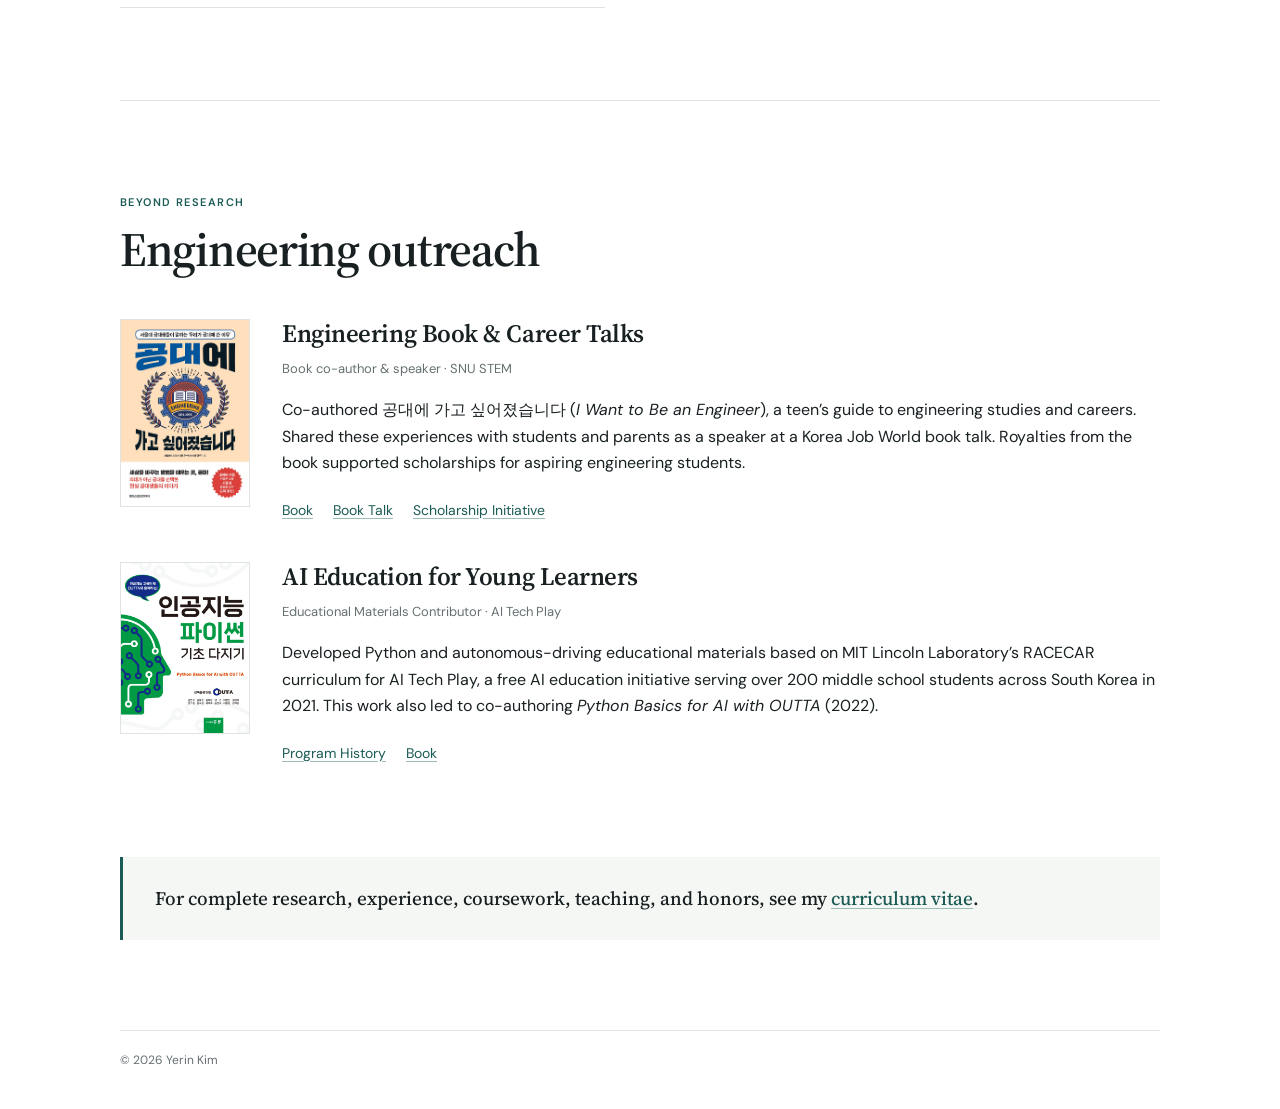
==== commit cb99b4cc: "Mark JORS paper as accepted and list it first Co-Authored-By: Claude Opus 5.5 <noreply@anthropic.com" ====
--- a/index.html
+++ b/index.html
@@ -125,6 +125,7 @@
           <h2 id="updates-heading">Recent milestones</h2>
         </div>
         <ul class="update-list">
+          <li><time datetime="2026-10">Oct 2026</time><span>Our paper <a href="https://arxiv.org/abs/2501.18803" target="_blank" rel="noreferrer"><em>Deceptive Sequential Decision-Making via Regularized Policy Optimization</em></a> was accepted for publication in the <em>Journal of the Operational Research Society</em>.</span></li>
           <li><time datetime="2026-08">Aug 2026</time><span>Completed an Agentic AI internship with ABB Robotics.</span></li>
           <li><time datetime="2026-07">Jul 2026</time><span>Our <a href="https://doi.org/10.1093/jcde/qwag068" target="_blank" rel="noreferrer">work on model predictive control for floating cranes</a> was published in <em>Journal of Computational Design and Engineering</em>.</span></li>
           <li><time datetime="2026-04-24">Apr 2026</time><span>Presented <a href="https://arxiv.org/abs/2604.00227" target="_blank" rel="noreferrer"><em>Deception in Linear-Quadratic Control</em></a> at the DCL Student Symposium.</span></li>
@@ -142,6 +143,11 @@
         </div>
         <ol class="publication-list">
           <li>
+            <p class="publication-title"><a href="https://arxiv.org/abs/2501.18803" target="_blank" rel="noreferrer">Deceptive Sequential Decision-Making via Regularized Policy Optimization</a></p>
+            <p><strong>Y. Kim</strong>, A. Benvenuti, B. Chen, M. Karabag, A. Kulkarni, N. D. Bastian, U. Topcu, and M. Hale.</p>
+            <p class="venue">Journal of the Operational Research Society, Accepted, 2026 · <a href="https://github.com/yerinkim-yk/DeceptionMTD" target="_blank" rel="noreferrer">Code &amp; run instructions</a></p>
+          </li>
+          <li>
             <p class="publication-title"><a href="https://arxiv.org/abs/2604.00227" target="_blank" rel="noreferrer">Deception in Linear-Quadratic Control</a></p>
             <p><strong>Y. Kim</strong>, H. Zhou, A. Benvenuti, R. Hu, and M. Hale.</p>
             <p class="venue">arXiv preprint, 2026 · <a href="https://github.com/yerinkim-yk/Deception-in-LQ-control" target="_blank" rel="noreferrer">Code</a></p>
@@ -150,11 +156,6 @@
             <p class="publication-title"><a href="https://doi.org/10.1093/jcde/qwag068" target="_blank" rel="noreferrer">Hybrid multibody dynamics-based model predictive control of suspended blocks for floating cranes in waves</a></p>
             <p>H. Lee, M. I. Roh, and <strong>Y. Kim</strong>.</p>
             <p class="venue">Journal of Computational Design and Engineering, 13(8), 52–70, 2026.</p>
-          </li>
-          <li>
-            <p class="publication-title"><a href="https://arxiv.org/abs/2501.18803" target="_blank" rel="noreferrer">Deceptive Sequential Decision-Making via Regularized Policy Optimization</a></p>
-            <p><strong>Y. Kim</strong>, A. Benvenuti, B. Chen, M. Karabag, A. Kulkarni, N. D. Bastian, U. Topcu, and M. Hale.</p>
-            <p class="venue">arXiv preprint, 2025 · Under review · <a href="https://github.com/yerinkim-yk/DeceptionMTD" target="_blank" rel="noreferrer">Code &amp; run instructions</a></p>
           </li>
           <li>
             <p class="publication-title"><a href="https://ieeexplore.ieee.org/document/10773660" target="_blank" rel="noreferrer">Defining and Measuring Deception in Sequential Decision Systems: Application to Network Defense</a></p>
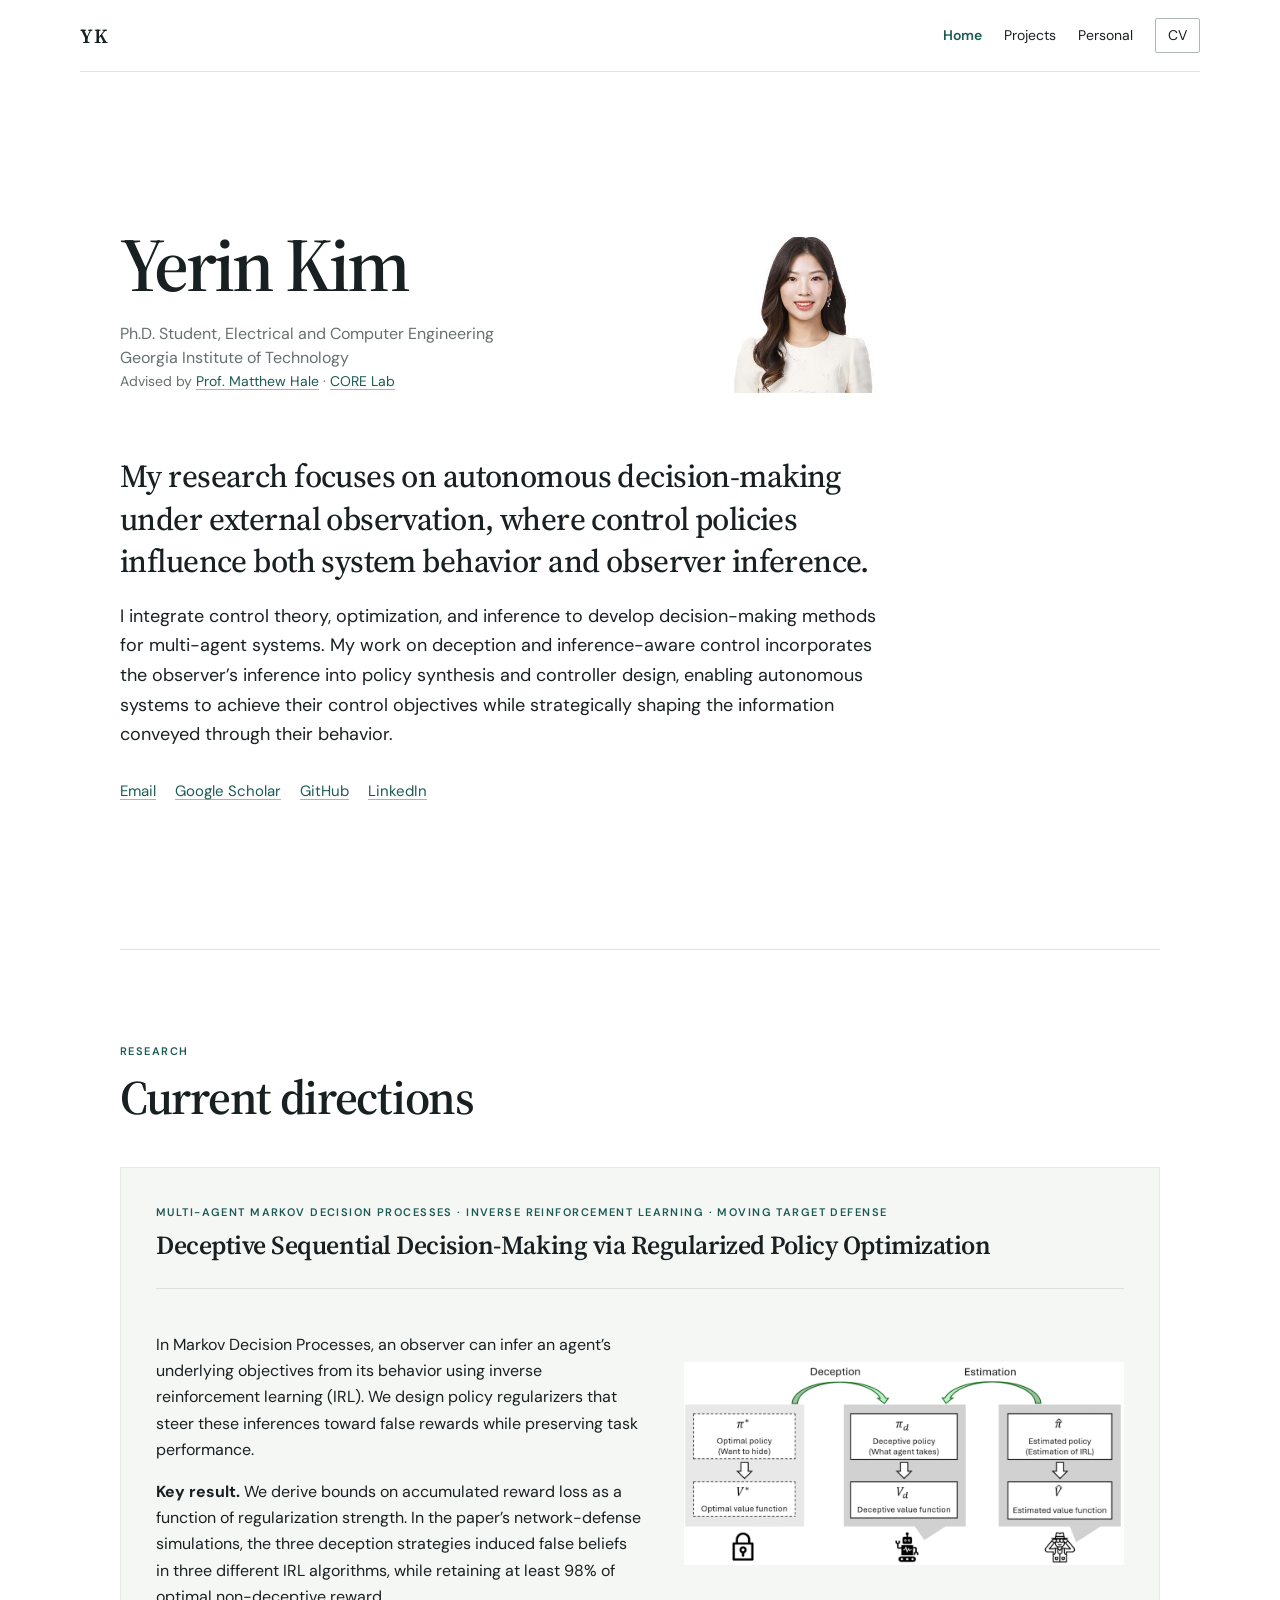
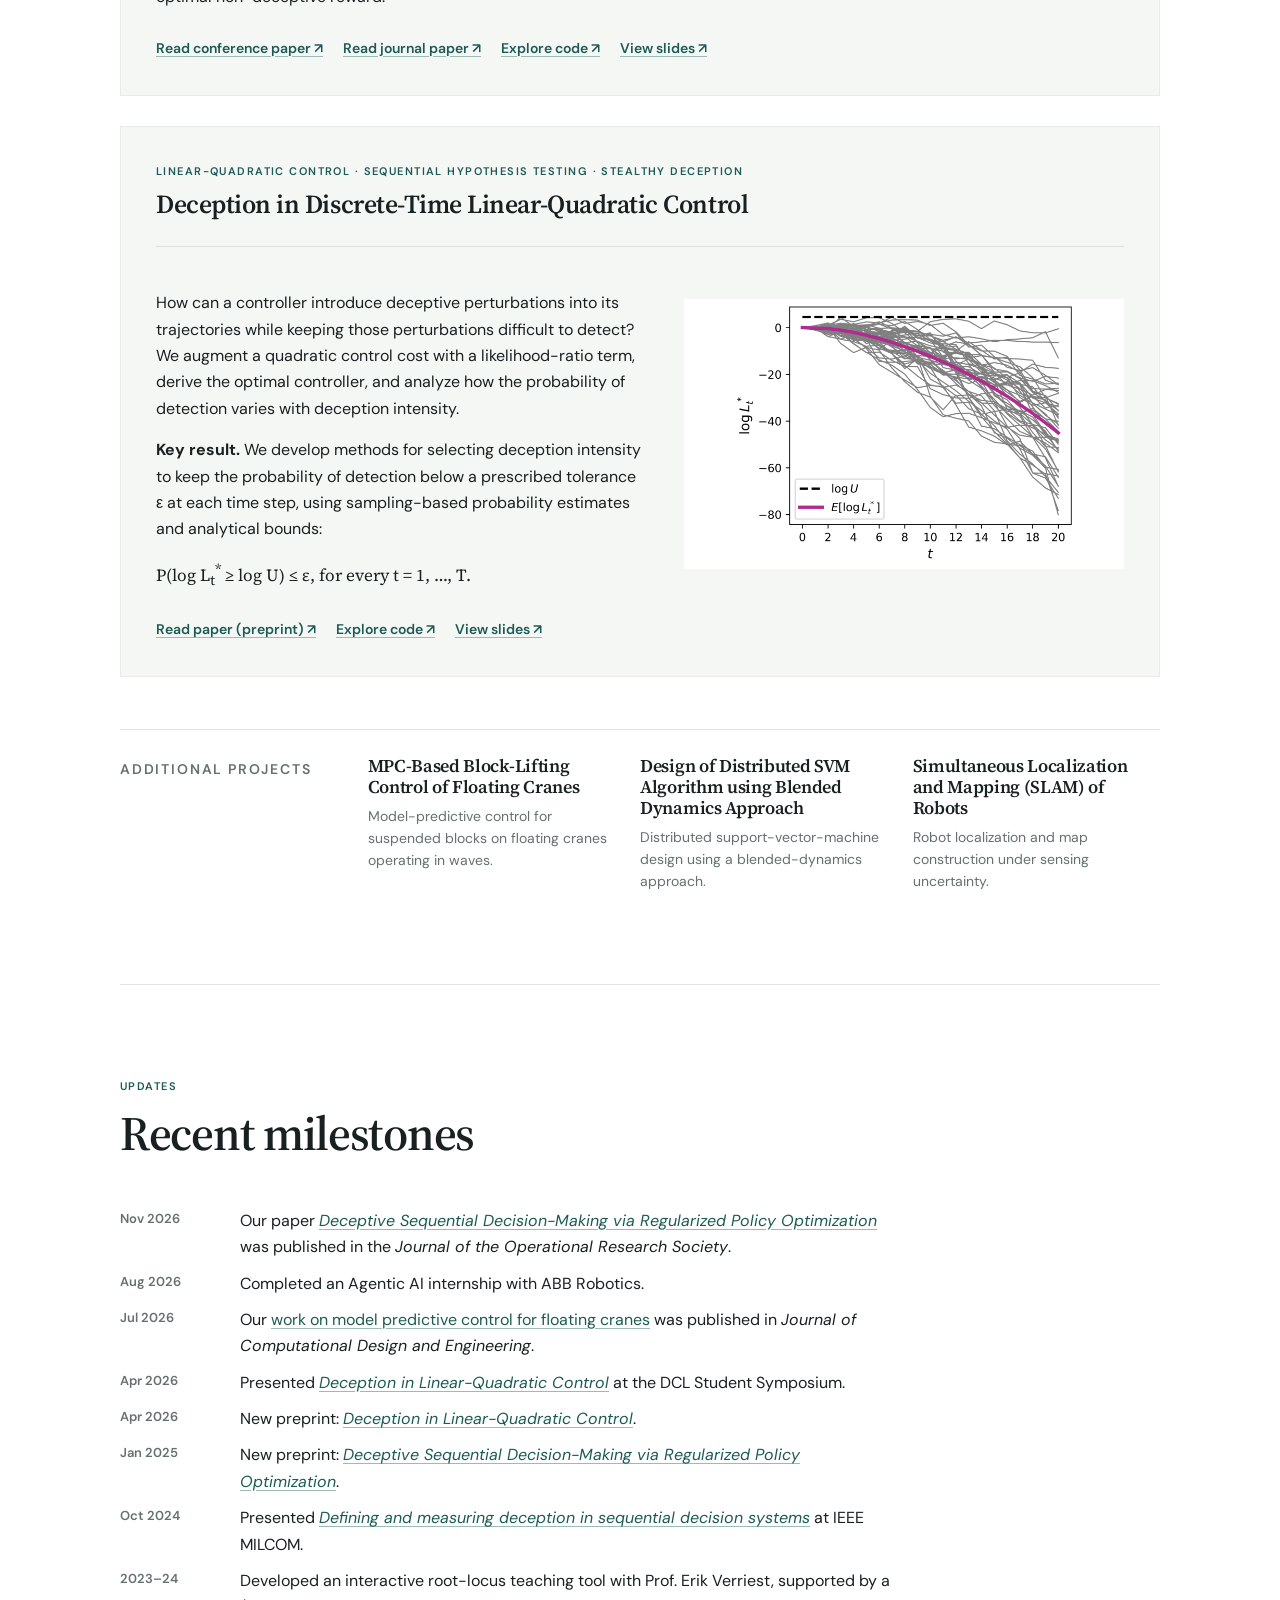
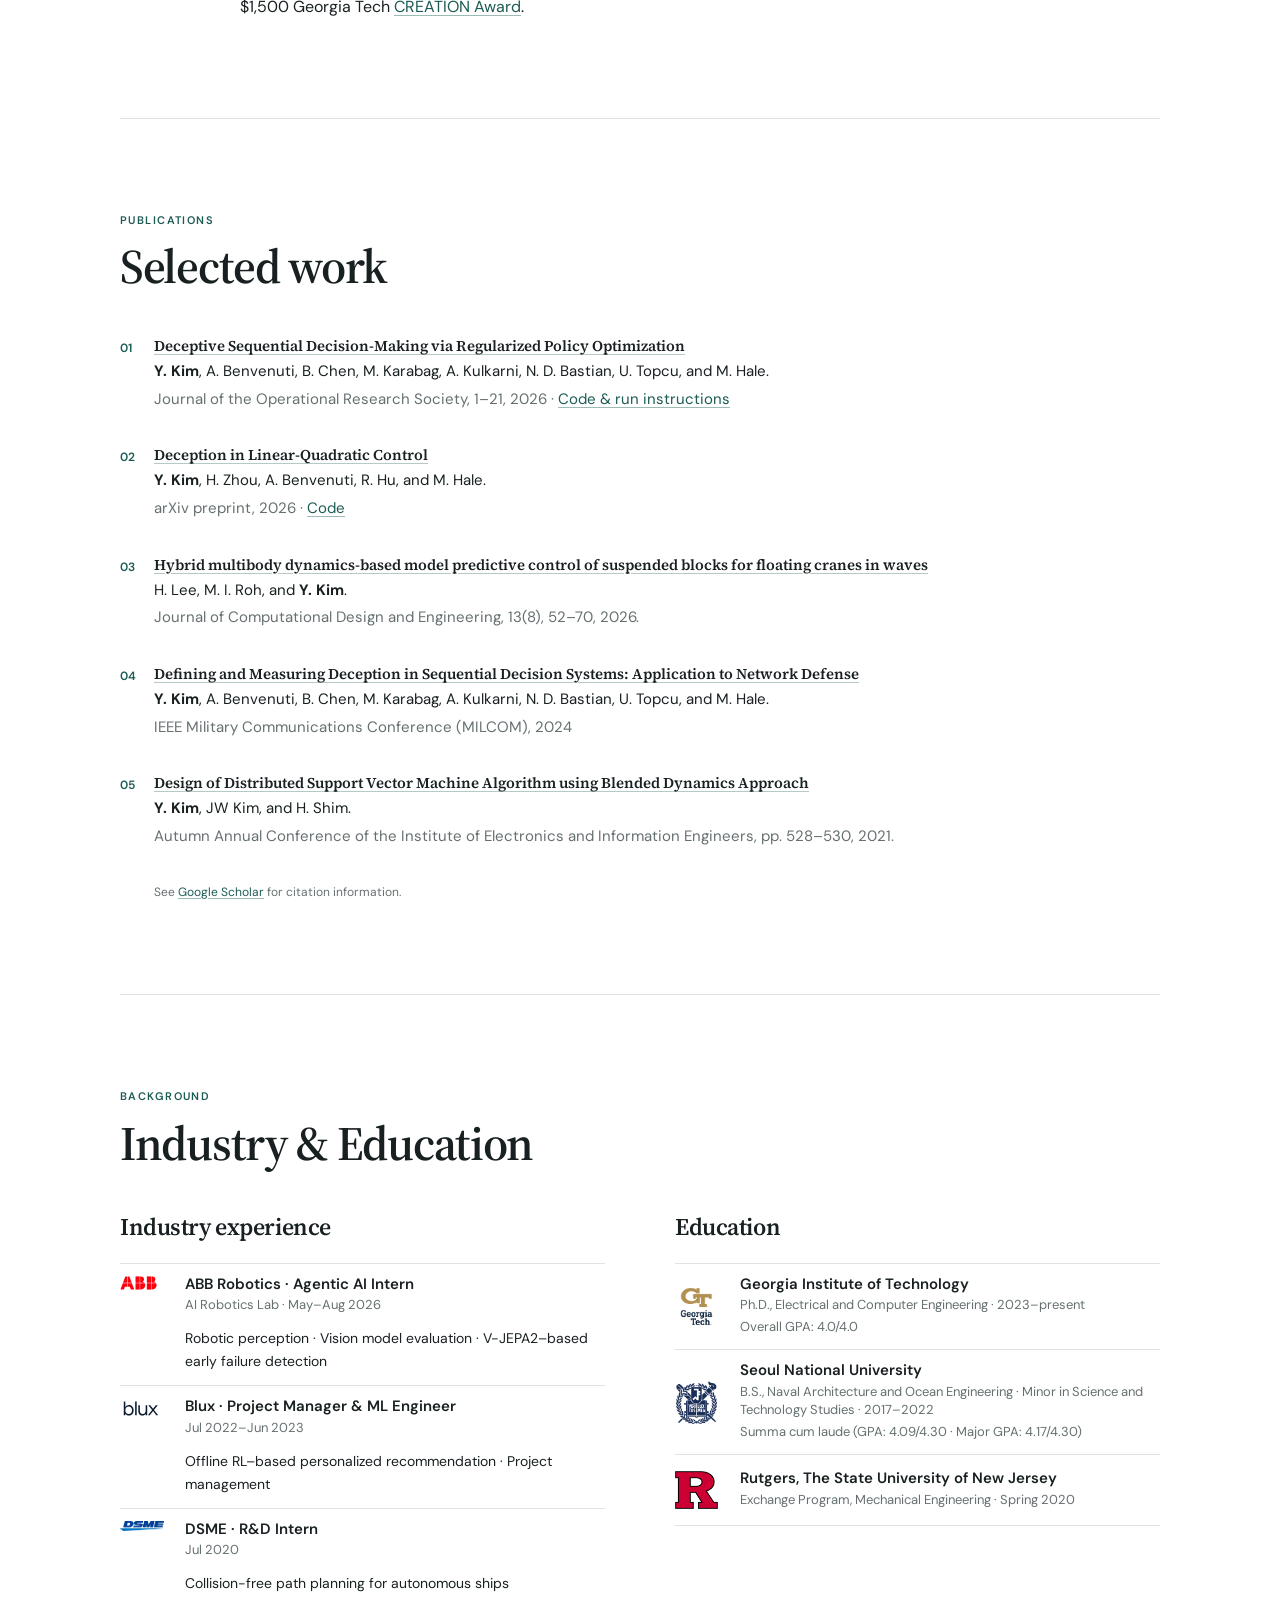
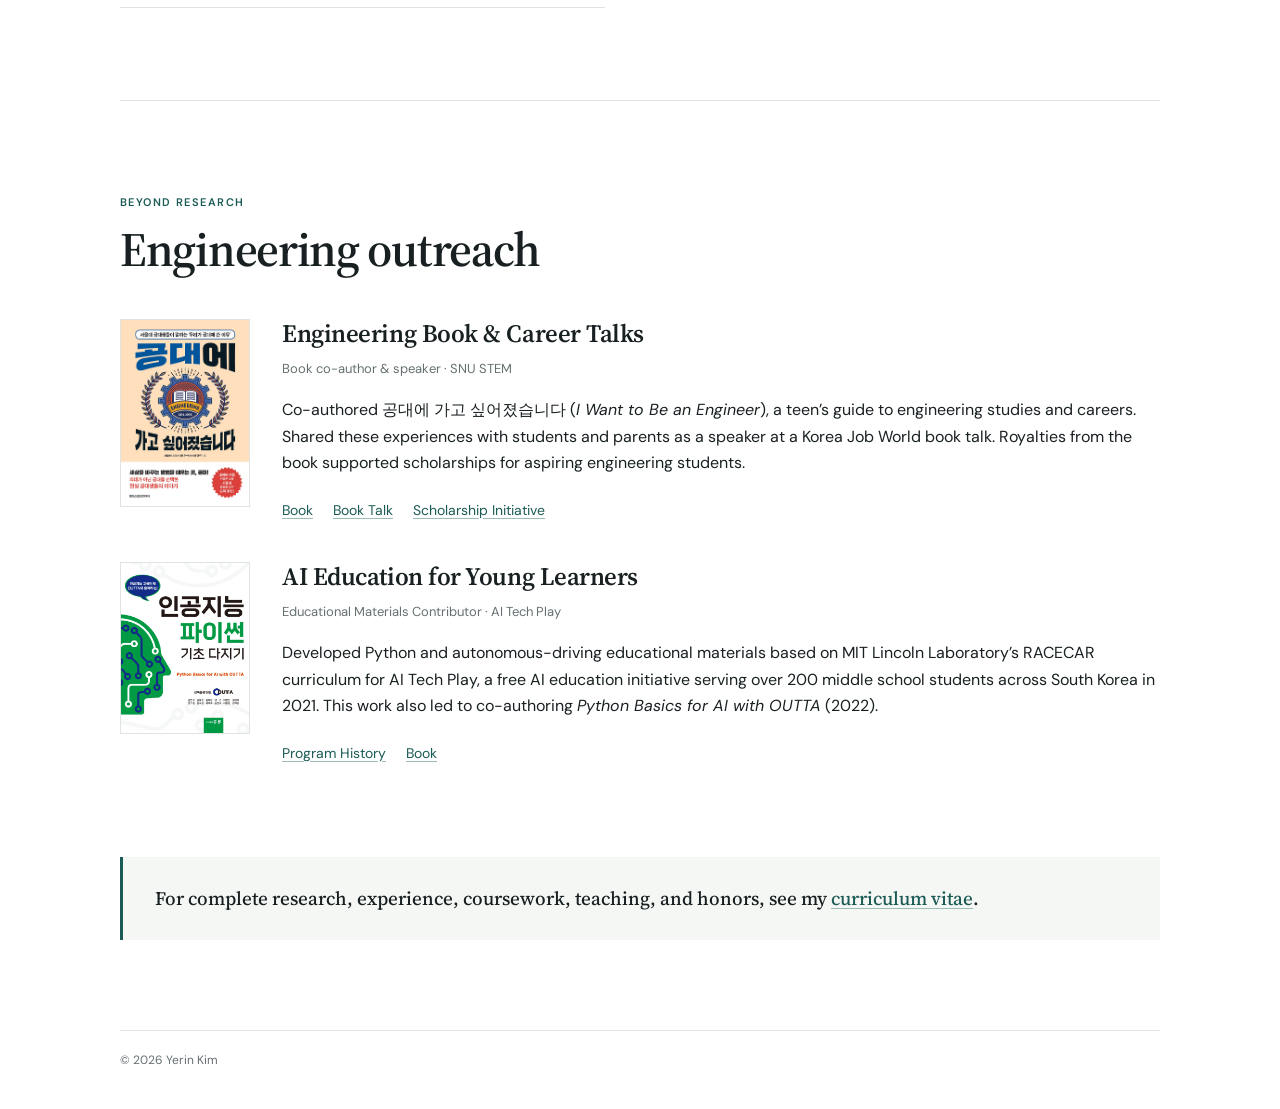
==== commit bcecf829: "Mark JORS paper as published and link its DOI Co-Authored-By: Claude Opus 5.5 <noreply@anthropic.com" ====
--- a/index.html
+++ b/index.html
@@ -79,7 +79,7 @@
                 <img src="assets/deception-estimation-framework.png" alt="Diagram showing the deception and estimation framework for sequential decision systems">
               </figure>
             </div>
-            <p class="project-links"><a href="https://ieeexplore.ieee.org/abstract/document/10773660" target="_blank" rel="noreferrer">Read conference paper ↗</a><a href="https://arxiv.org/abs/2501.18803" target="_blank" rel="noreferrer">Read journal extension (preprint) ↗</a><a href="https://github.com/yerinkim-yk/DeceptionMTD" target="_blank" rel="noreferrer">Explore code ↗</a><a href="assets/slides-deceptive-policy-optimization.pdf" target="_blank" rel="noreferrer">View slides ↗</a></p>
+            <p class="project-links"><a href="https://ieeexplore.ieee.org/abstract/document/10773660" target="_blank" rel="noreferrer">Read conference paper ↗</a><a href="https://doi.org/10.1080/01605682.2026.2757159" target="_blank" rel="noreferrer">Read journal paper ↗</a><a href="https://github.com/yerinkim-yk/DeceptionMTD" target="_blank" rel="noreferrer">Explore code ↗</a><a href="assets/slides-deceptive-policy-optimization.pdf" target="_blank" rel="noreferrer">View slides ↗</a></p>
           </article>
 
           <article class="research-card">
@@ -125,7 +125,7 @@
           <h2 id="updates-heading">Recent milestones</h2>
         </div>
         <ul class="update-list">
-          <li><time datetime="2026-10">Oct 2026</time><span>Our paper <a href="https://arxiv.org/abs/2501.18803" target="_blank" rel="noreferrer"><em>Deceptive Sequential Decision-Making via Regularized Policy Optimization</em></a> was accepted for publication in the <em>Journal of the Operational Research Society</em>.</span></li>
+          <li><time datetime="2026-11">Nov 2026</time><span>Our paper <a href="https://doi.org/10.1080/01605682.2026.2757159" target="_blank" rel="noreferrer"><em>Deceptive Sequential Decision-Making via Regularized Policy Optimization</em></a> was published in the <em>Journal of the Operational Research Society</em>.</span></li>
           <li><time datetime="2026-08">Aug 2026</time><span>Completed an Agentic AI internship with ABB Robotics.</span></li>
           <li><time datetime="2026-07">Jul 2026</time><span>Our <a href="https://doi.org/10.1093/jcde/qwag068" target="_blank" rel="noreferrer">work on model predictive control for floating cranes</a> was published in <em>Journal of Computational Design and Engineering</em>.</span></li>
           <li><time datetime="2026-04-24">Apr 2026</time><span>Presented <a href="https://arxiv.org/abs/2604.00227" target="_blank" rel="noreferrer"><em>Deception in Linear-Quadratic Control</em></a> at the DCL Student Symposium.</span></li>
@@ -143,9 +143,9 @@
         </div>
         <ol class="publication-list">
           <li>
-            <p class="publication-title"><a href="https://arxiv.org/abs/2501.18803" target="_blank" rel="noreferrer">Deceptive Sequential Decision-Making via Regularized Policy Optimization</a></p>
+            <p class="publication-title"><a href="https://doi.org/10.1080/01605682.2026.2757159" target="_blank" rel="noreferrer">Deceptive Sequential Decision-Making via Regularized Policy Optimization</a></p>
             <p><strong>Y. Kim</strong>, A. Benvenuti, B. Chen, M. Karabag, A. Kulkarni, N. D. Bastian, U. Topcu, and M. Hale.</p>
-            <p class="venue">Journal of the Operational Research Society, Accepted, 2026 · <a href="https://github.com/yerinkim-yk/DeceptionMTD" target="_blank" rel="noreferrer">Code &amp; run instructions</a></p>
+            <p class="venue">Journal of the Operational Research Society, 1–21, 2026 · <a href="https://github.com/yerinkim-yk/DeceptionMTD" target="_blank" rel="noreferrer">Code &amp; run instructions</a></p>
           </li>
           <li>
             <p class="publication-title"><a href="https://arxiv.org/abs/2604.00227" target="_blank" rel="noreferrer">Deception in Linear-Quadratic Control</a></p>
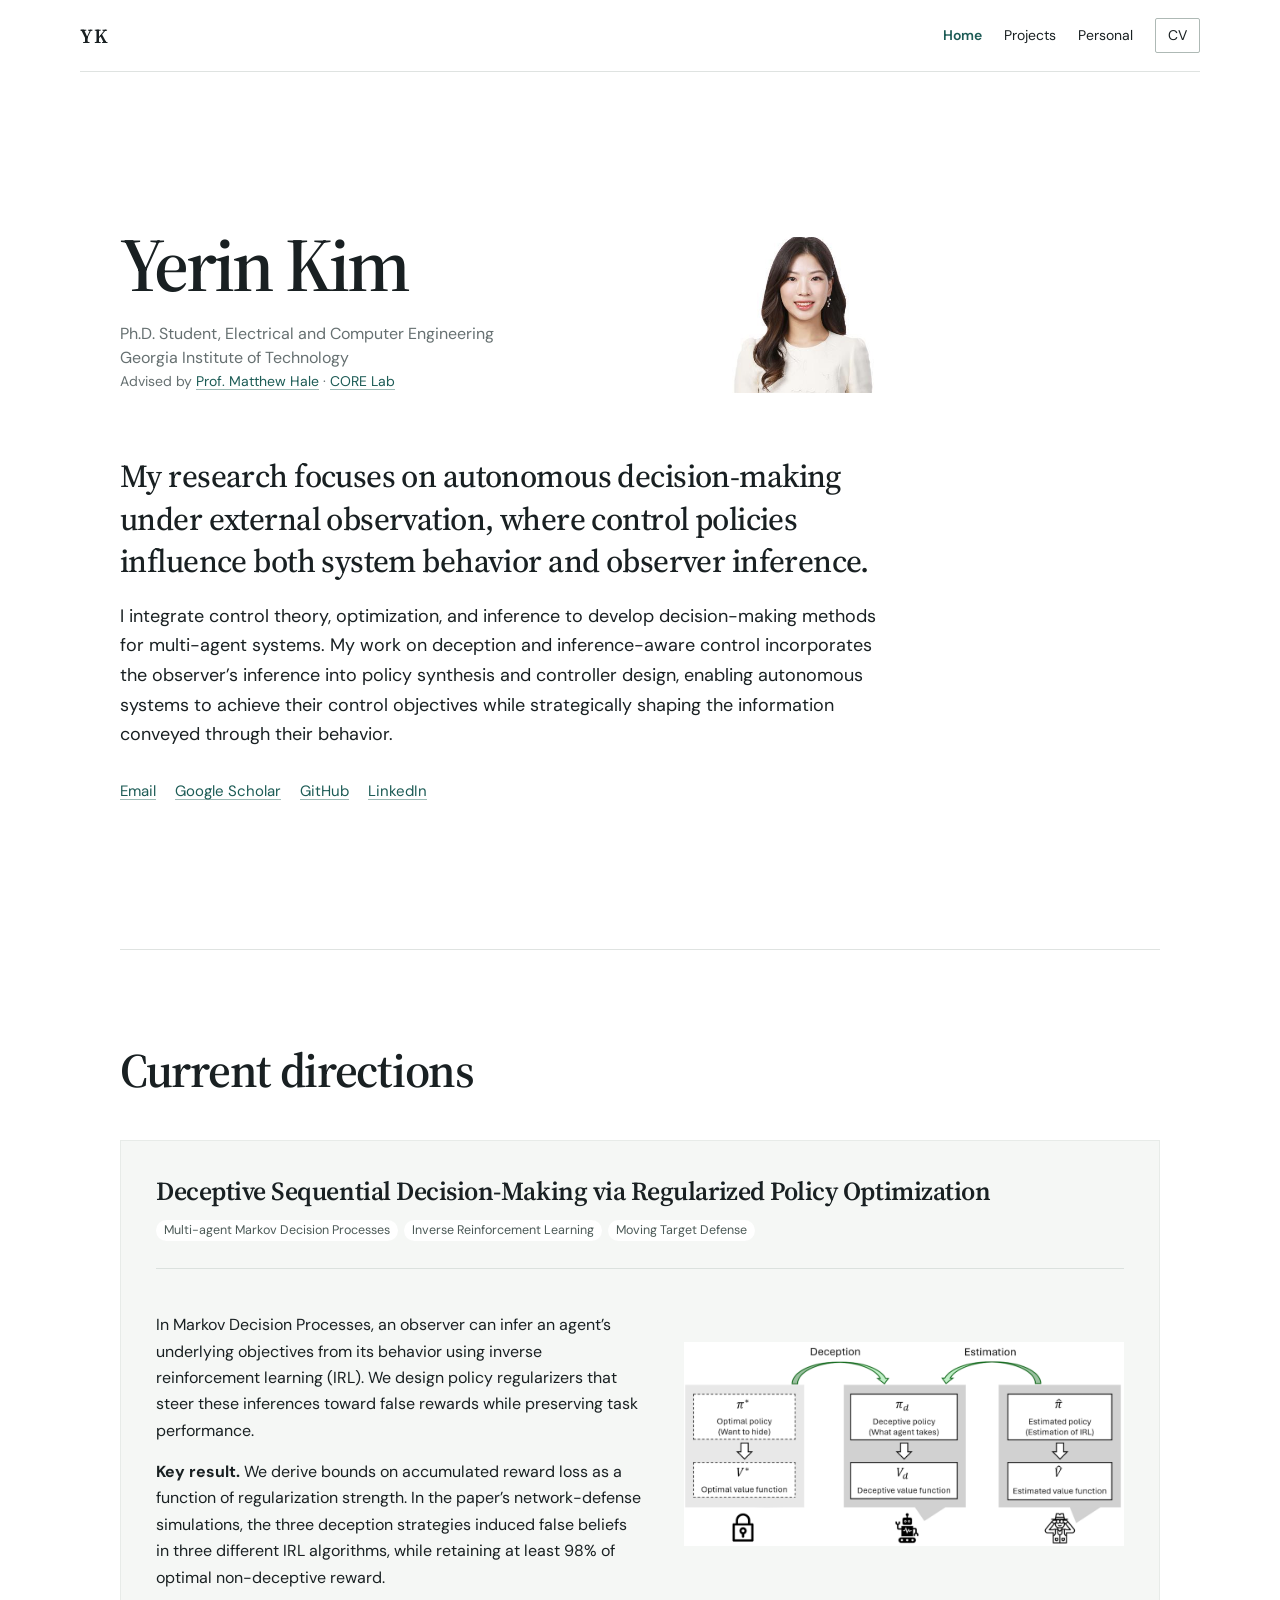
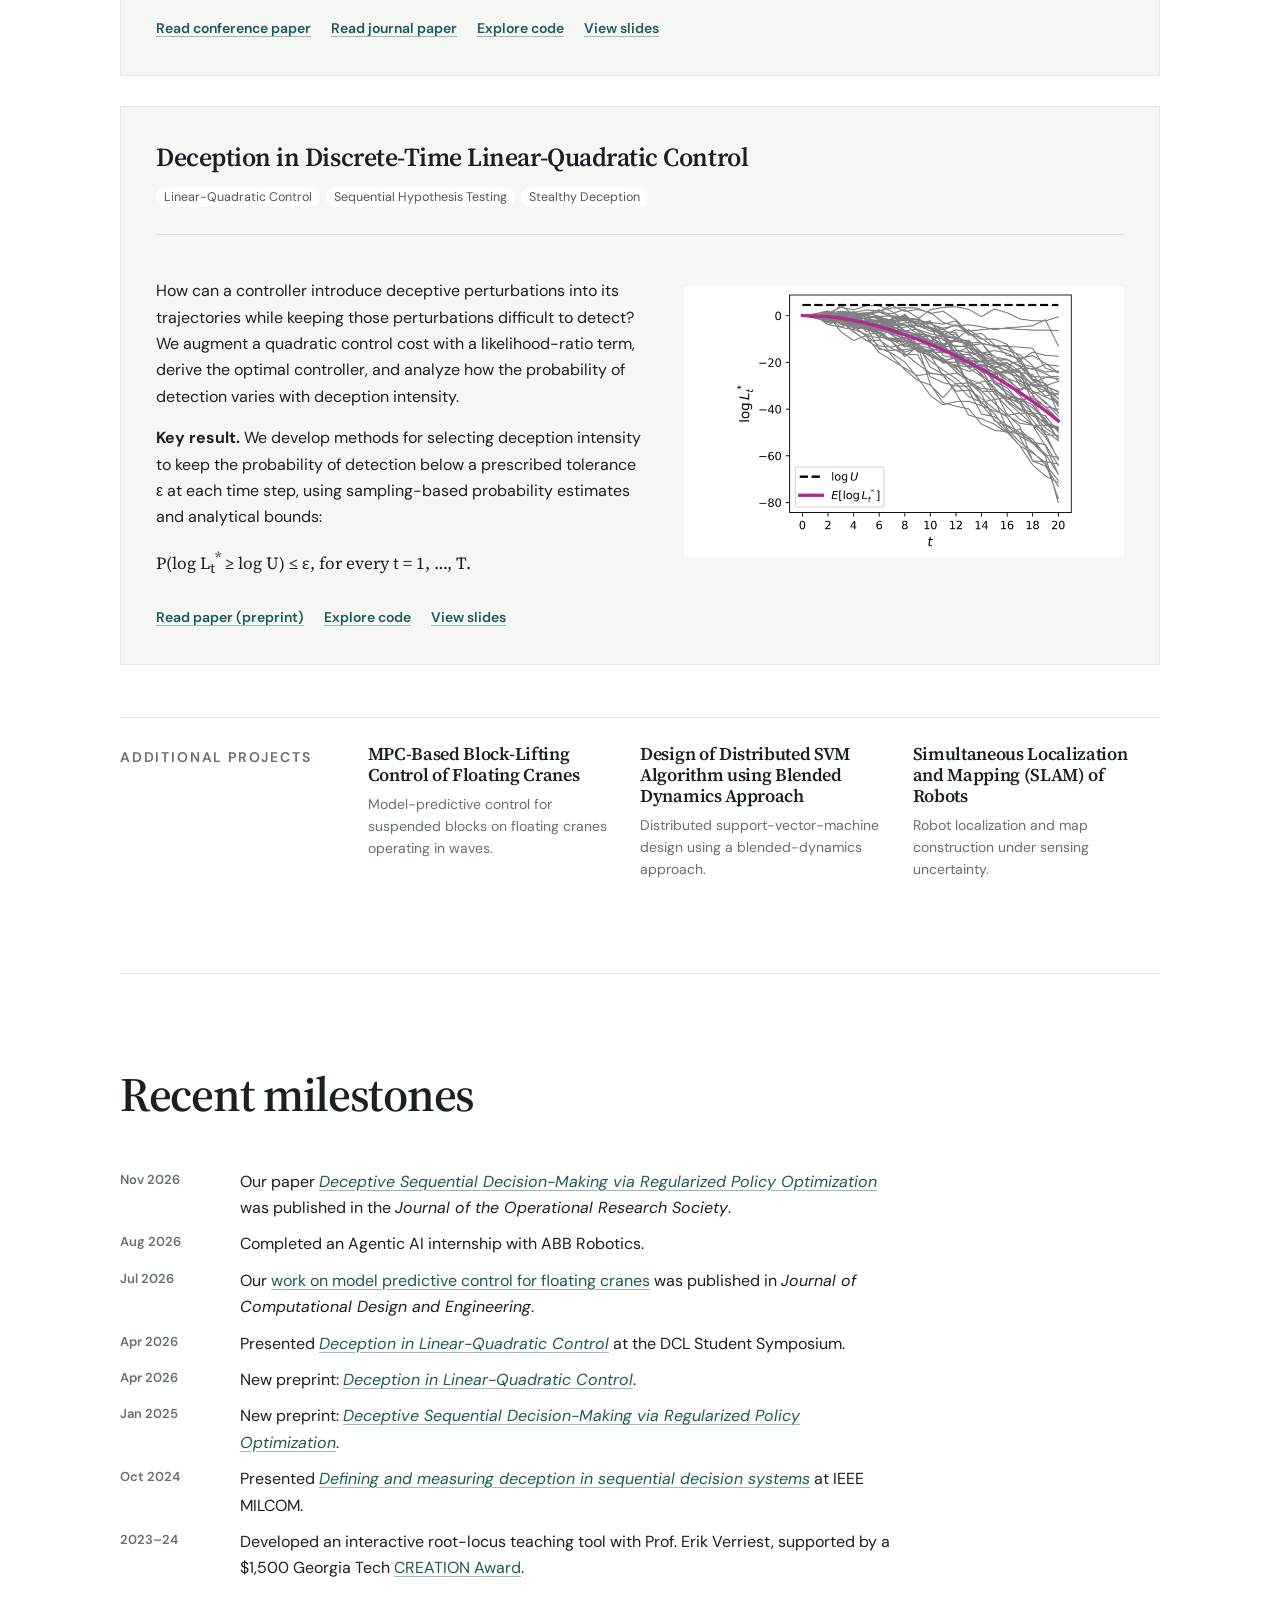
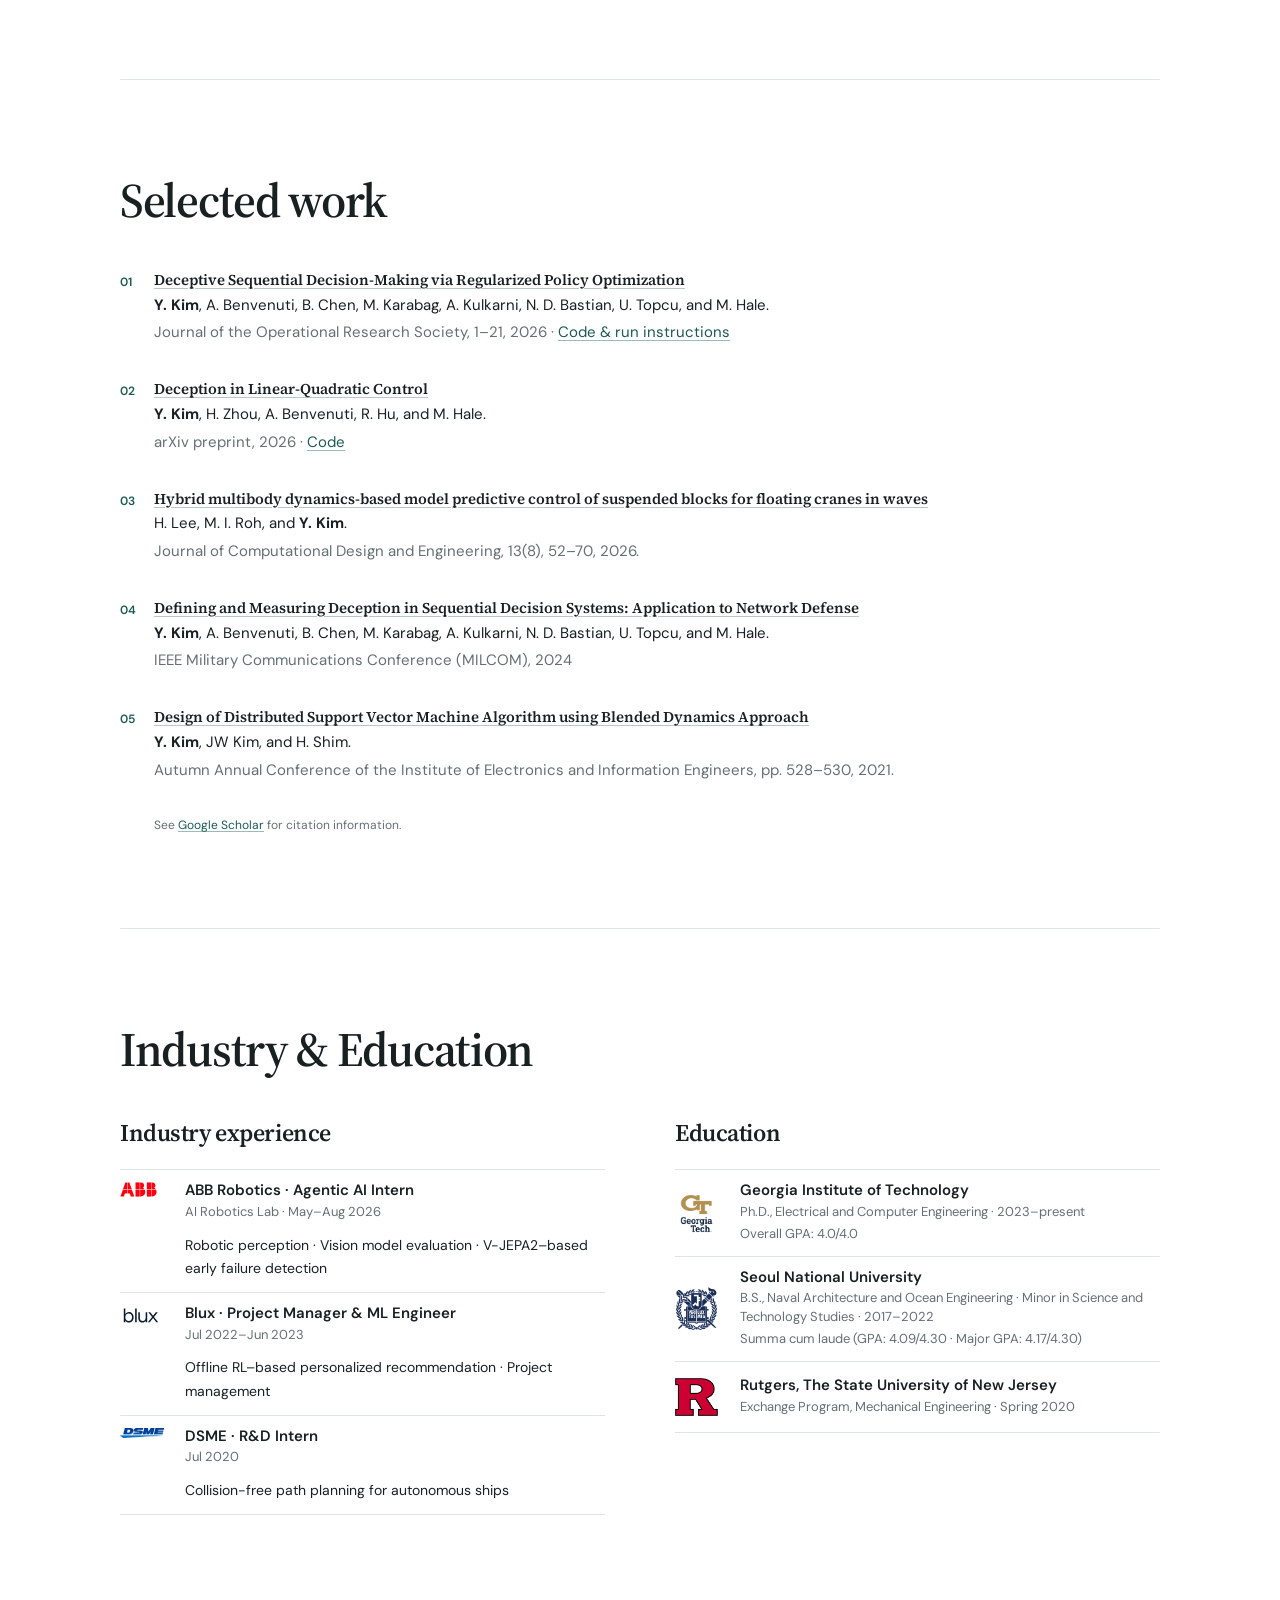
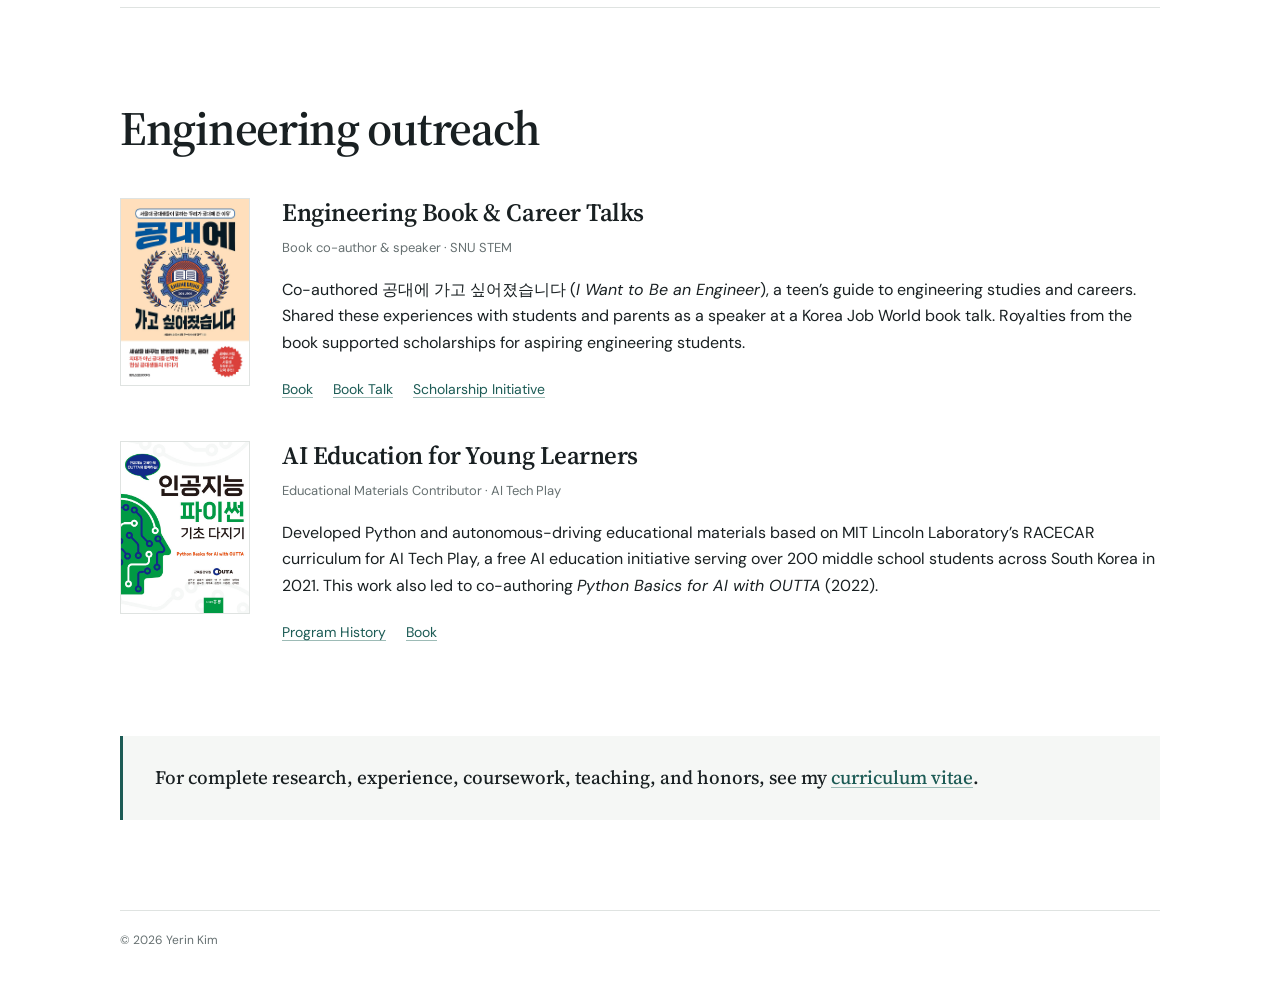
==== commit 55ef22da: "Simplify Home and Projects labels; add keyword and strategy pills - Home: drop small section eyebrow" ====
--- a/index.html
+++ b/index.html
@@ -59,15 +59,14 @@
 
       <section id="research" class="section research-section" aria-labelledby="research-heading">
         <div class="section-heading">
-          <p class="eyebrow">Research</p>
           <h2 id="research-heading">Current directions</h2>
         </div>
 
         <div class="featured-research">
           <article class="research-card">
             <div class="research-card-heading">
-              <p class="card-kicker">Multi-agent Markov Decision Processes &middot; Inverse Reinforcement Learning &middot; Moving Target Defense</p>
               <h3><a href="projects#sequential">Deceptive Sequential Decision-Making via Regularized Policy Optimization</a></h3>
+              <ul class="card-tags" aria-label="Keywords"><li>Multi-agent Markov Decision Processes</li><li>Inverse Reinforcement Learning</li><li>Moving Target Defense</li></ul>
             </div>
             <div class="research-card-details">
               <div class="research-card-copy">
@@ -79,13 +78,13 @@
                 <img src="assets/deception-estimation-framework.png" alt="Diagram showing the deception and estimation framework for sequential decision systems">
               </figure>
             </div>
-            <p class="project-links"><a href="https://ieeexplore.ieee.org/abstract/document/10773660" target="_blank" rel="noreferrer">Read conference paper ↗</a><a href="https://doi.org/10.1080/01605682.2026.2757159" target="_blank" rel="noreferrer">Read journal paper ↗</a><a href="https://github.com/yerinkim-yk/DeceptionMTD" target="_blank" rel="noreferrer">Explore code ↗</a><a href="assets/slides-deceptive-policy-optimization.pdf" target="_blank" rel="noreferrer">View slides ↗</a></p>
+            <p class="project-links"><a href="https://ieeexplore.ieee.org/abstract/document/10773660" target="_blank" rel="noreferrer">Read conference paper</a><a href="https://doi.org/10.1080/01605682.2026.2757159" target="_blank" rel="noreferrer">Read journal paper</a><a href="https://github.com/yerinkim-yk/DeceptionMTD" target="_blank" rel="noreferrer">Explore code</a><a href="assets/slides-deceptive-policy-optimization.pdf" target="_blank" rel="noreferrer">View slides</a></p>
           </article>
 
           <article class="research-card">
             <div class="research-card-heading">
-              <p class="card-kicker">Linear-Quadratic Control &middot; Sequential Hypothesis Testing &middot; Stealthy Deception</p>
               <h3><a href="projects#lq">Deception in Discrete-Time Linear-Quadratic Control</a></h3>
+              <ul class="card-tags" aria-label="Keywords"><li>Linear-Quadratic Control</li><li>Sequential Hypothesis Testing</li><li>Stealthy Deception</li></ul>
             </div>
             <div class="research-card-details">
               <div class="research-card-copy">
@@ -98,7 +97,7 @@
                 <img src="assets/lq-detection.png" alt="Detection-performance result for linear-quadratic control research">
               </figure>
             </div>
-            <p class="project-links"><a href="https://arxiv.org/abs/2604.00227" target="_blank" rel="noreferrer">Read paper (preprint) ↗</a><a href="https://github.com/yerinkim-yk/Deception-in-LQ-control" target="_blank" rel="noreferrer">Explore code ↗</a><a href="assets/slides-deception-lq-control.pdf" target="_blank" rel="noreferrer">View slides ↗</a></p>
+            <p class="project-links"><a href="https://arxiv.org/abs/2604.00227" target="_blank" rel="noreferrer">Read paper (preprint)</a><a href="https://github.com/yerinkim-yk/Deception-in-LQ-control" target="_blank" rel="noreferrer">Explore code</a><a href="assets/slides-deception-lq-control.pdf" target="_blank" rel="noreferrer">View slides</a></p>
           </article>
         </div>
 
@@ -121,7 +120,6 @@
 
       <section id="updates" class="section updates" aria-labelledby="updates-heading">
         <div class="section-heading">
-          <p class="eyebrow">Updates</p>
           <h2 id="updates-heading">Recent milestones</h2>
         </div>
         <ul class="update-list">
@@ -138,7 +136,6 @@
 
       <section id="publications" class="section publications" aria-labelledby="publications-heading">
         <div class="section-heading">
-          <p class="eyebrow">Publications</p>
           <h2 id="publications-heading">Selected work</h2>
         </div>
         <ol class="publication-list">
@@ -173,7 +170,6 @@
 
       <section id="background" class="section background" aria-labelledby="background-heading">
         <div class="section-heading">
-          <p class="eyebrow">Background</p>
           <h2 id="background-heading">Industry &amp; Education</h2>
         </div>
         <div class="background-grid">
@@ -214,7 +210,6 @@
 
       <section id="outreach" class="section outreach" aria-labelledby="outreach-heading">
         <div class="section-heading">
-          <p class="eyebrow">Beyond research</p>
           <h2 id="outreach-heading">Engineering outreach</h2>
         </div>
         <div class="outreach-grid">
--- a/styles.css
+++ b/styles.css
@@ -53,13 +53,14 @@
 .featured-research { display: grid; gap: 30px; }
 .research-card { padding: 35px; background: var(--soft); border: 1px solid #e7ebe8; }
 .research-card-heading { padding-bottom: 27px; border-bottom: 1px solid #dbe1de; }
-.research-card-heading .card-kicker { margin: 0; }
-.research-card-heading h3 { margin-top: 9px; }
+.research-card-heading h3 { margin-top: 0; }
 .research-card-heading h3 a { color: inherit; text-decoration: none; }
 .research-card-heading h3 a:hover { color: var(--accent); text-decoration: underline; text-decoration-color: #9dbbb6; }
 .research-card-details { display: grid; grid-template-columns: minmax(0, 1.05fr) minmax(290px, .95fr); gap: 42px; align-items: center; padding-top: 28px; }
 .research-card-copy p:not(.card-kicker) { margin: 15px 0 0; }
 .research-card > .project-links { margin: 26px 0 0; }
+.card-tags { display: flex; flex-wrap: wrap; gap: 6px; margin: 14px 0 0; padding: 0; list-style: none; }
+.card-tags li { padding: 1px 8px; border-radius: 999px; background: #fff; color: #4c5a57; font-size: 12.5px; line-height: 1.5; }
 .project-links { display: flex; flex-wrap: wrap; gap: 8px 20px; font-size: 14px; font-weight: 600; }
 .research-visual { margin: 0; }
 .research-visual img { display: block; width: 100%; max-height: 270px; object-fit: contain; background: #fff; }
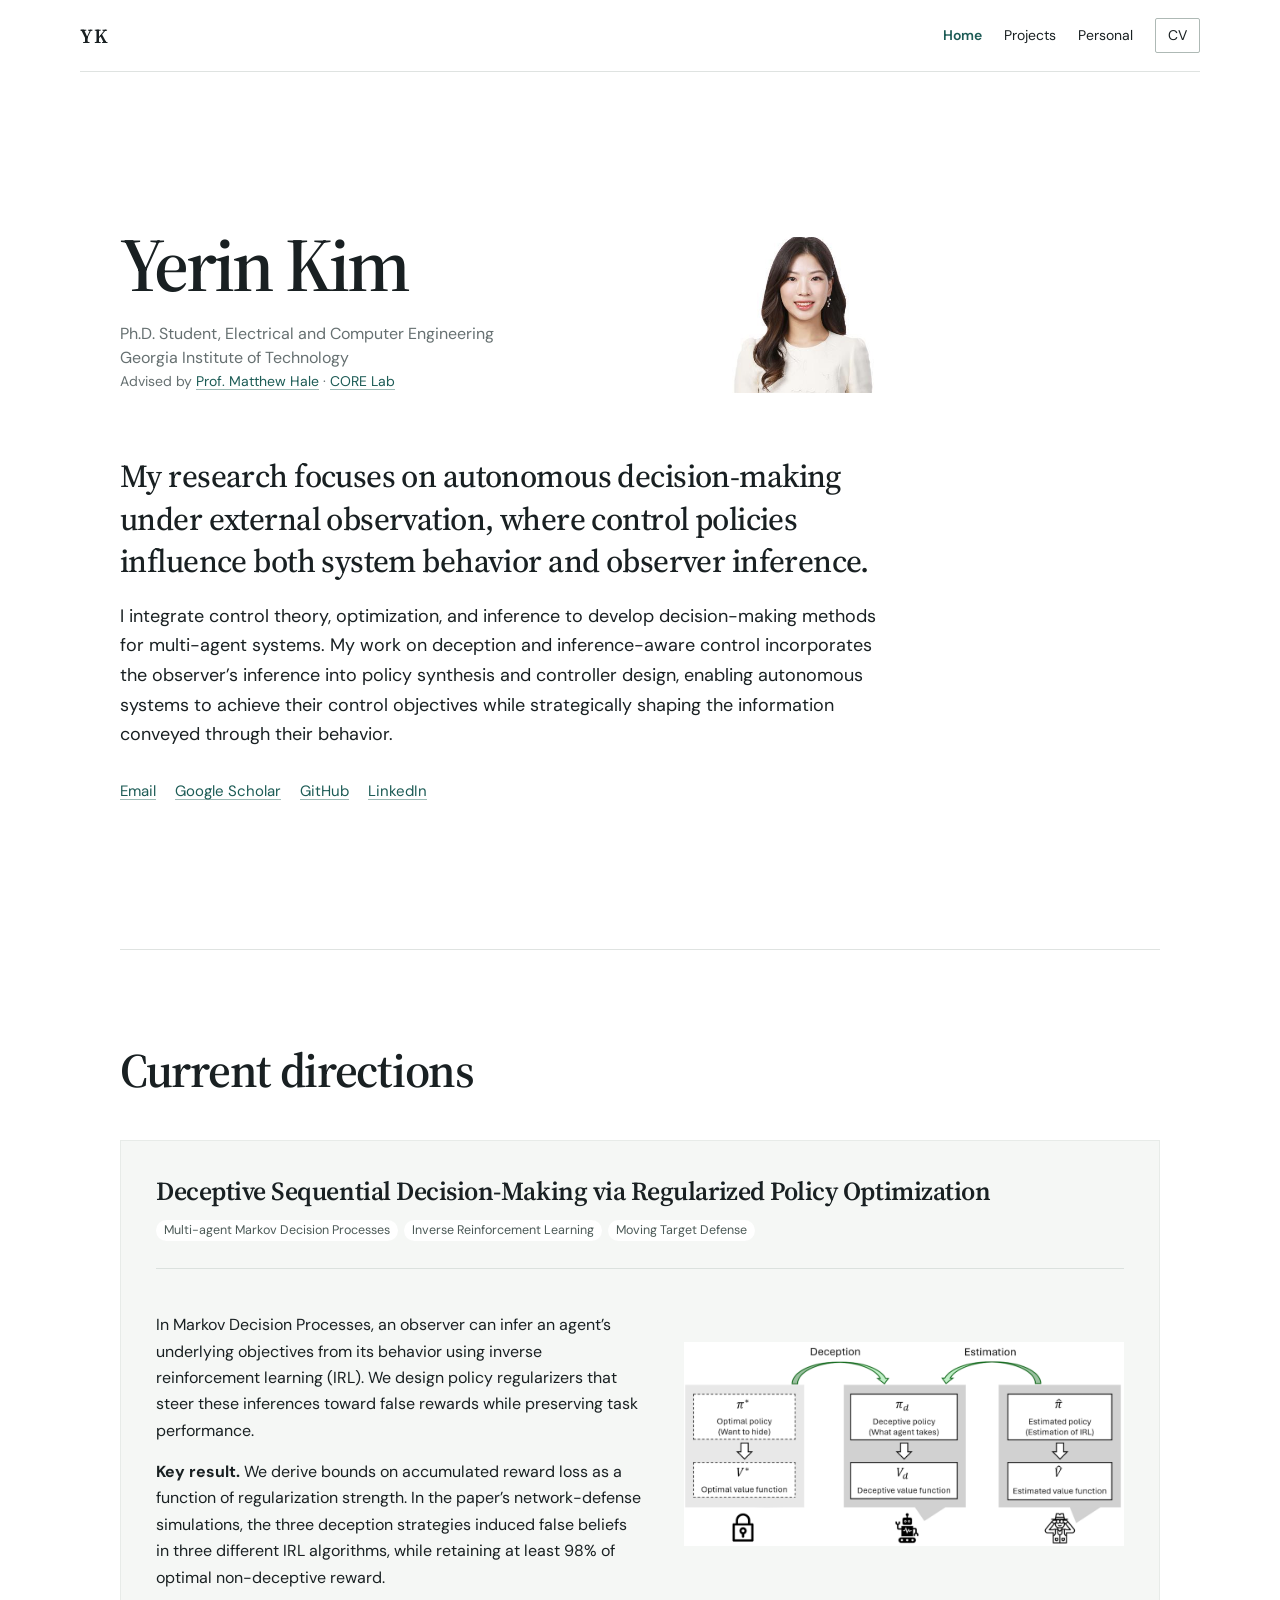
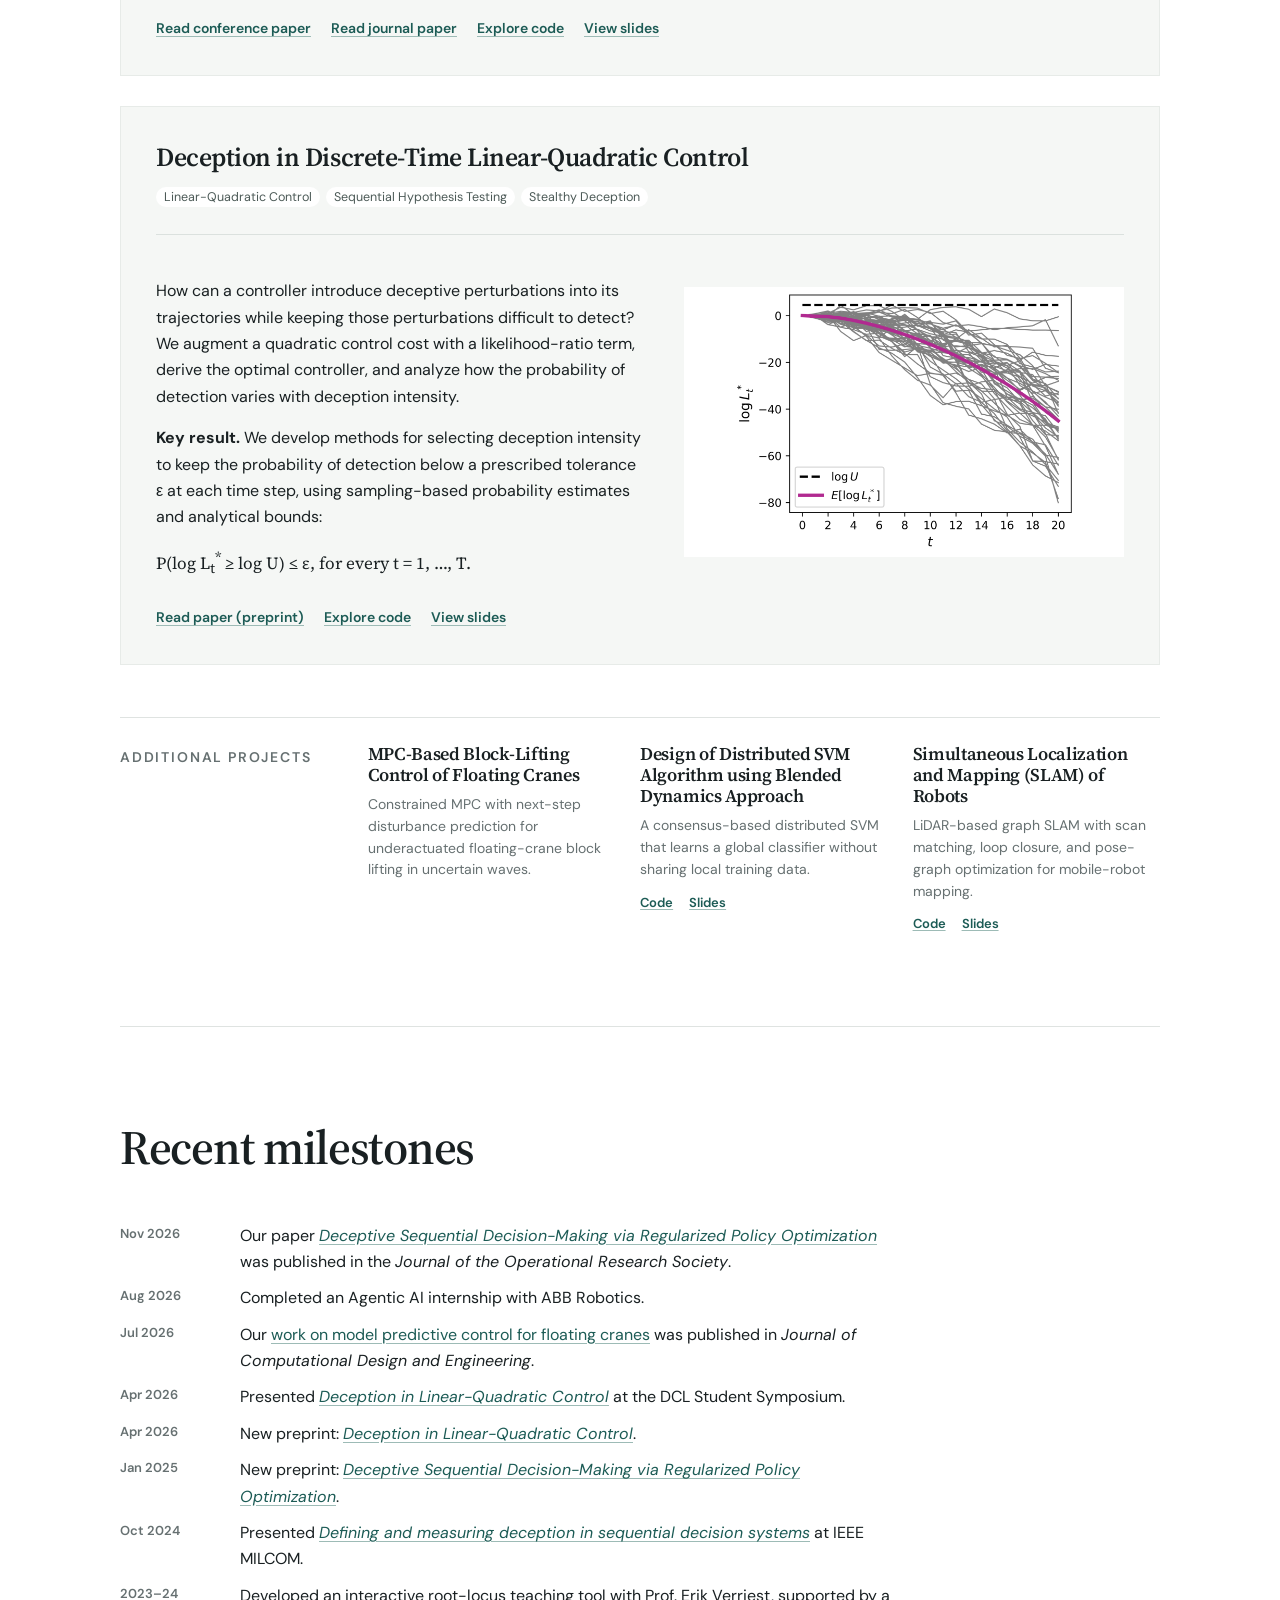
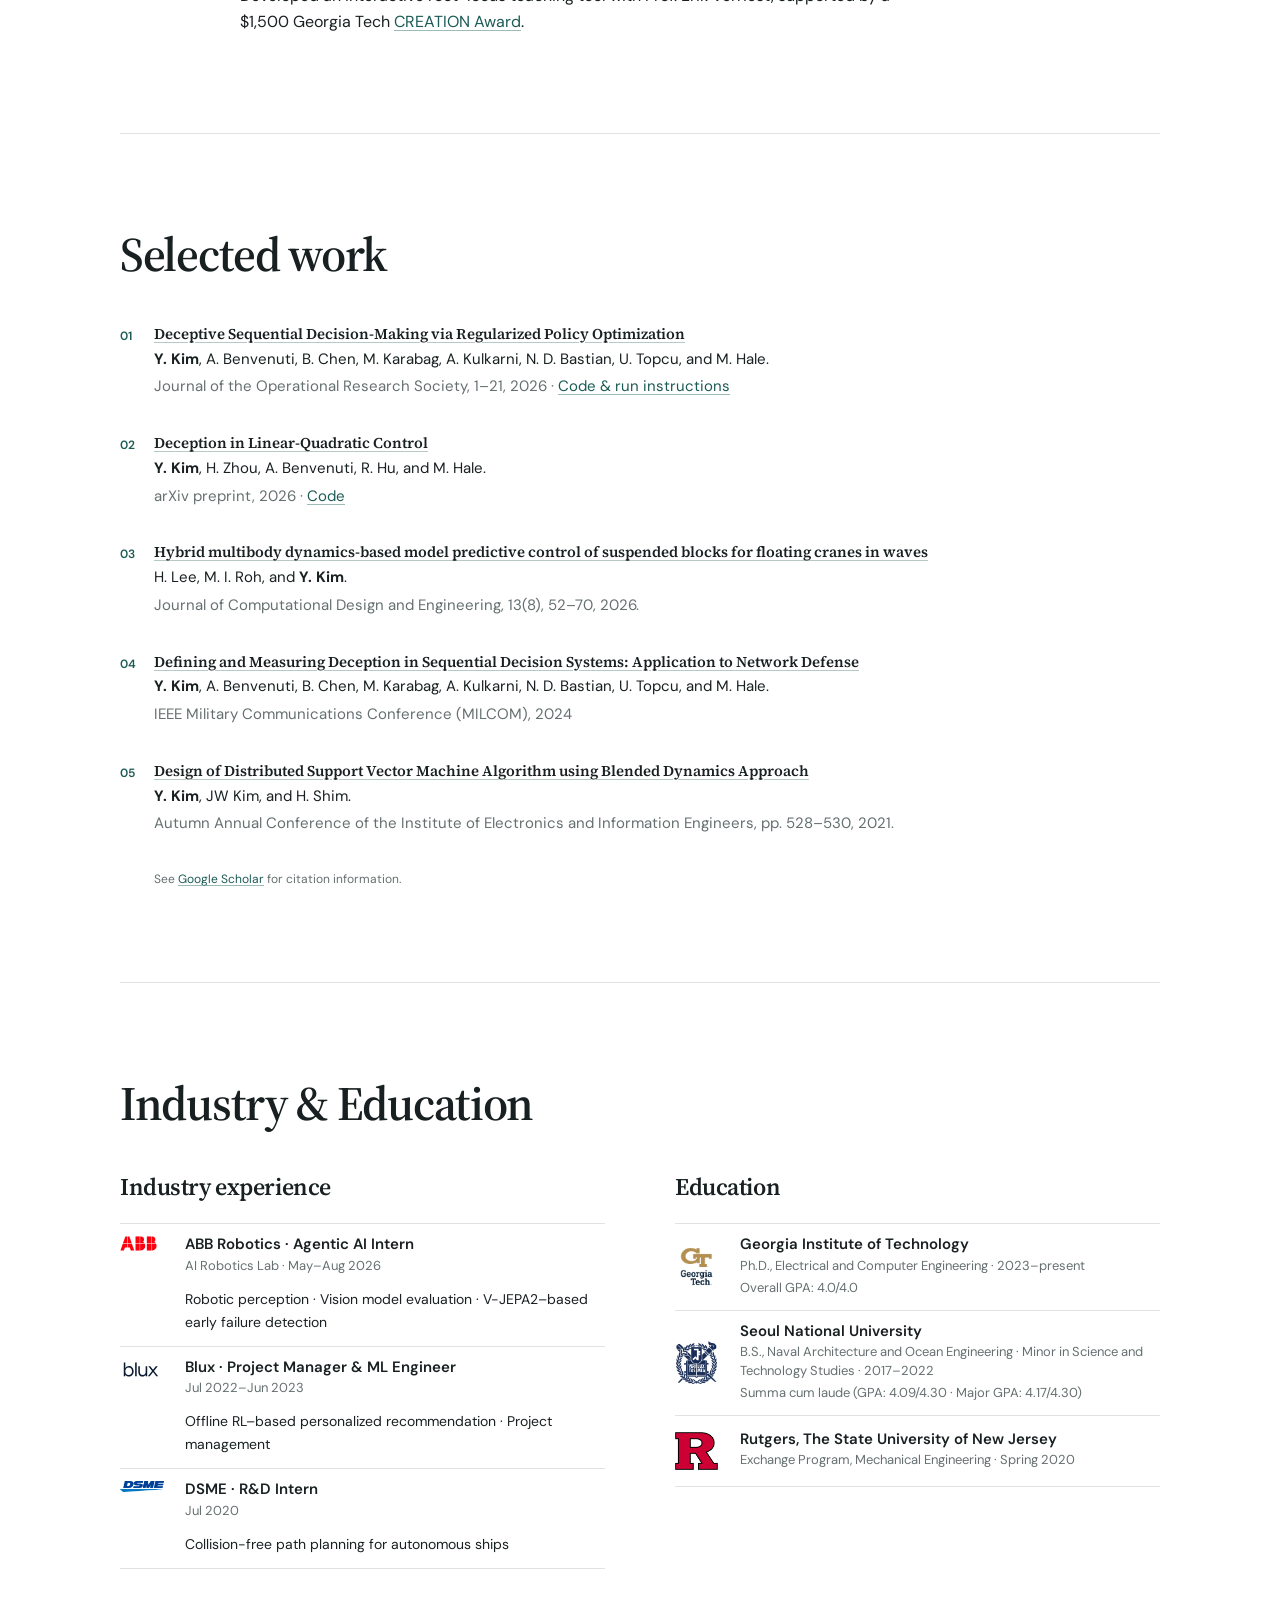
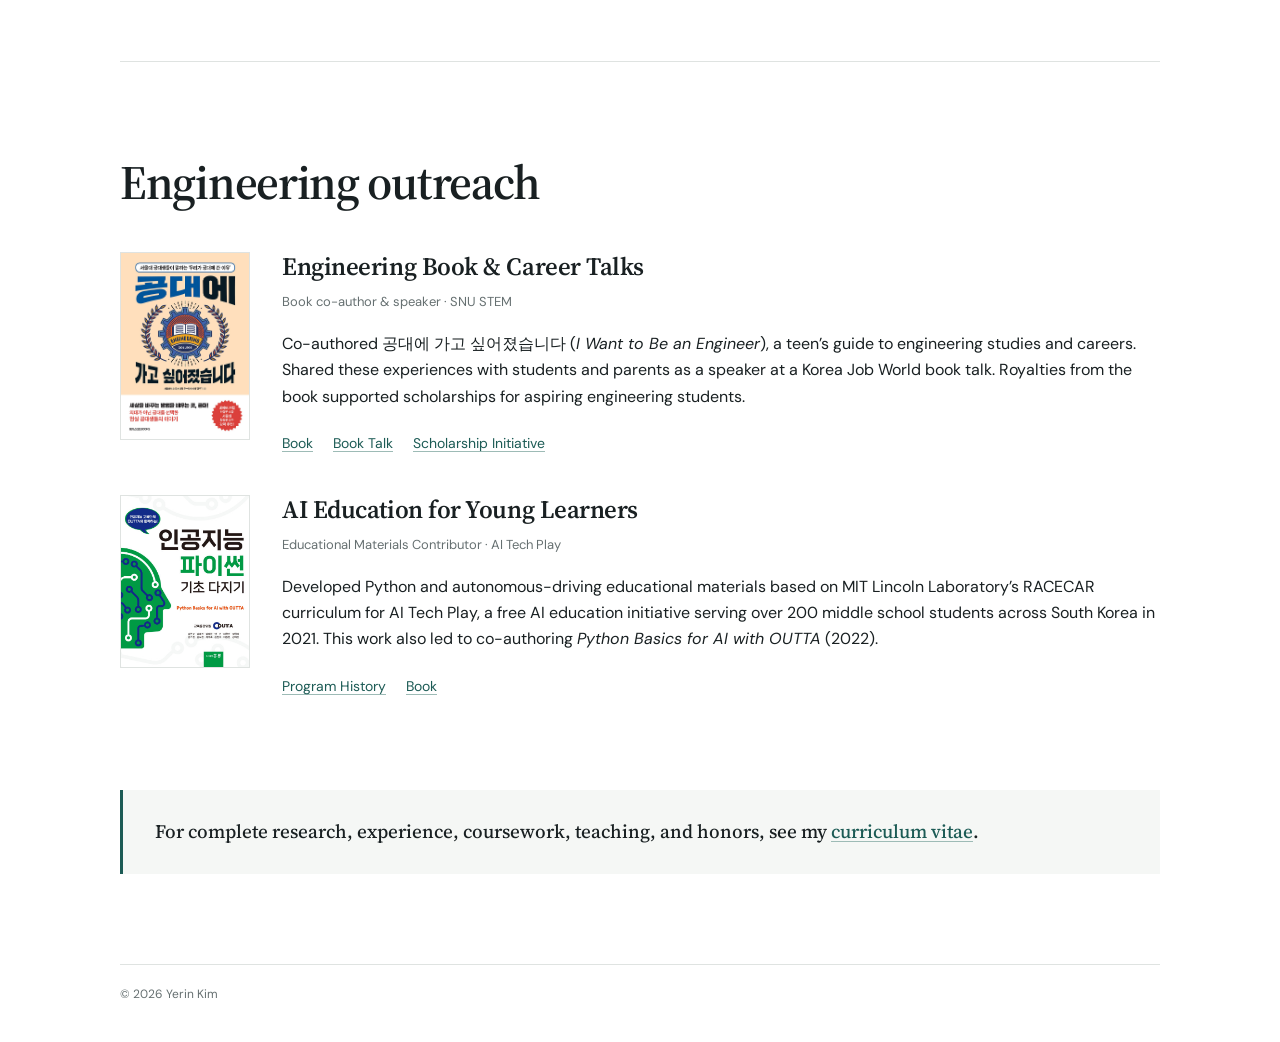
==== commit 8d7b38a2: "Home: add code and slides to Additional projects; tighten descriptions - Distributed SVM and graph S" ====
--- a/index.html
+++ b/index.html
@@ -8,7 +8,7 @@
     <link rel="preconnect" href="https://fonts.googleapis.com">
     <link rel="preconnect" href="https://fonts.gstatic.com" crossorigin>
     <link href="https://fonts.googleapis.com/css2?family=DM+Sans:wght@400;500;600&family=Source+Serif+4:opsz,wght@8..60,500;8..60,600&display=swap" rel="stylesheet">
-    <link rel="stylesheet" href="styles.css">
+    <link rel="stylesheet" href="styles.css?v=2">
     <meta property="og:type" content="website">
   <meta property="og:site_name" content="Yerin Kim">
   <meta property="og:title" content="Yerin Kim | Georgia Tech">
@@ -105,15 +105,17 @@
           <p class="eyebrow">Additional projects</p>
           <article>
             <h3>MPC-Based Block-Lifting Control of Floating Cranes</h3>
-            <p>Model-predictive control for suspended blocks on floating cranes operating in waves.</p>
+            <p>Constrained MPC with next-step disturbance prediction for underactuated floating-crane block lifting in uncertain waves.</p>
           </article>
           <article>
             <h3>Design of Distributed SVM Algorithm using Blended Dynamics Approach</h3>
-            <p>Distributed support-vector-machine design using a blended-dynamics approach.</p>
+            <p>A consensus-based distributed SVM that learns a global classifier without sharing local training data.</p>
+            <p class="project-links"><a href="https://github.com/yerinkim-yk/Distributed-Support-Vector-Machine" target="_blank" rel="noreferrer">Code</a><a href="assets/slides-distributed-svm.pdf" target="_blank" rel="noreferrer">Slides</a></p>
           </article>
           <article>
             <h3>Simultaneous Localization and Mapping (SLAM) of Robots</h3>
-            <p>Robot localization and map construction under sensing uncertainty.</p>
+            <p>LiDAR-based graph SLAM with scan matching, loop closure, and pose-graph optimization for mobile-robot mapping.</p>
+            <p class="project-links"><a href="https://github.com/yerinkim-yk/2d-Lidar-Graph-SLAM" target="_blank" rel="noreferrer">Code</a><a href="assets/slides-graph-slam.pdf" target="_blank" rel="noreferrer">Slides</a></p>
           </article>
         </div>
       </section>
--- a/styles.css
+++ b/styles.css
@@ -69,6 +69,7 @@
 .earlier-research .eyebrow { margin-top: 4px; }
 .earlier-research h3 { font-size: 18px; }
 .earlier-research p { margin: 9px 0 0; color: var(--muted); font-size: 14px; line-height: 1.55; }
+.earlier-research .project-links { margin-top: 12px; gap: 6px 16px; font-size: 13px; color: inherit; }
 
 .publication-list { margin: 0; padding: 0; list-style: none; counter-reset: publications; }
 .publication-list li { position: relative; padding: 0 0 28px 34px; counter-increment: publications; }
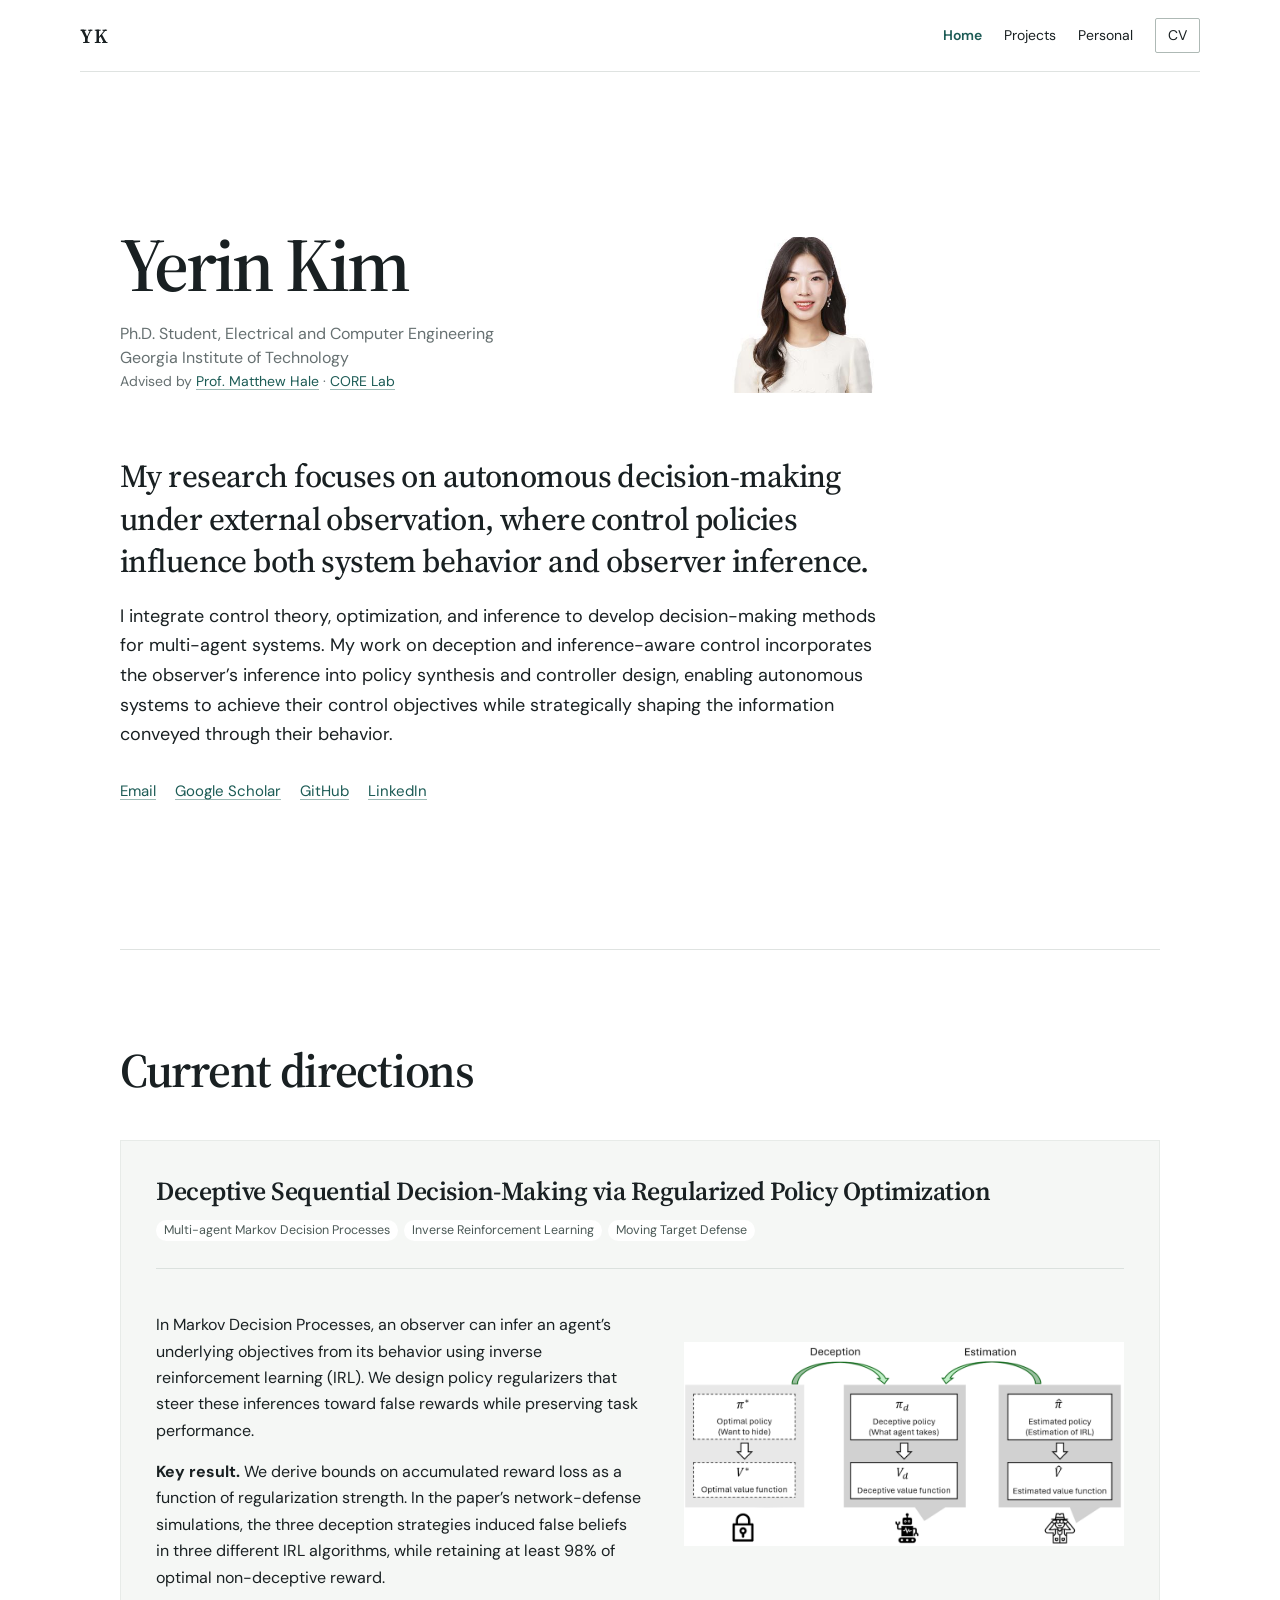
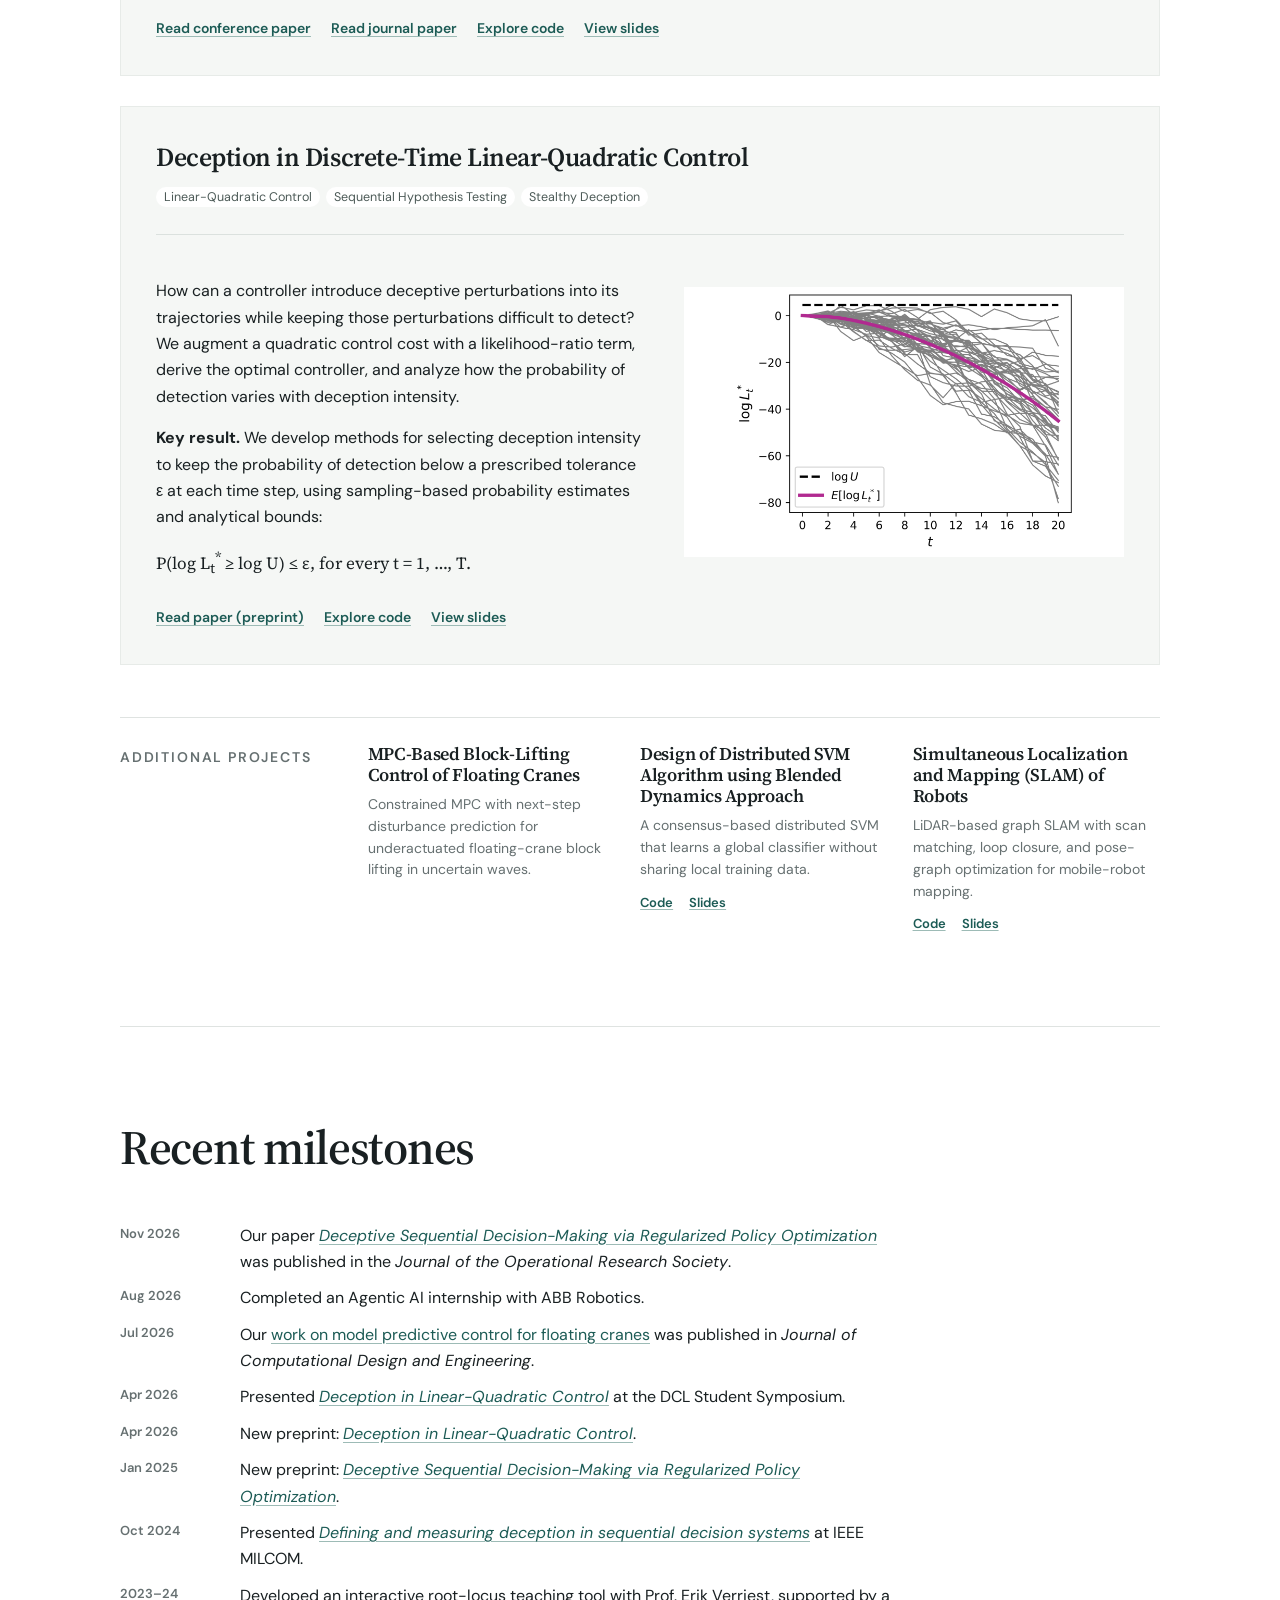
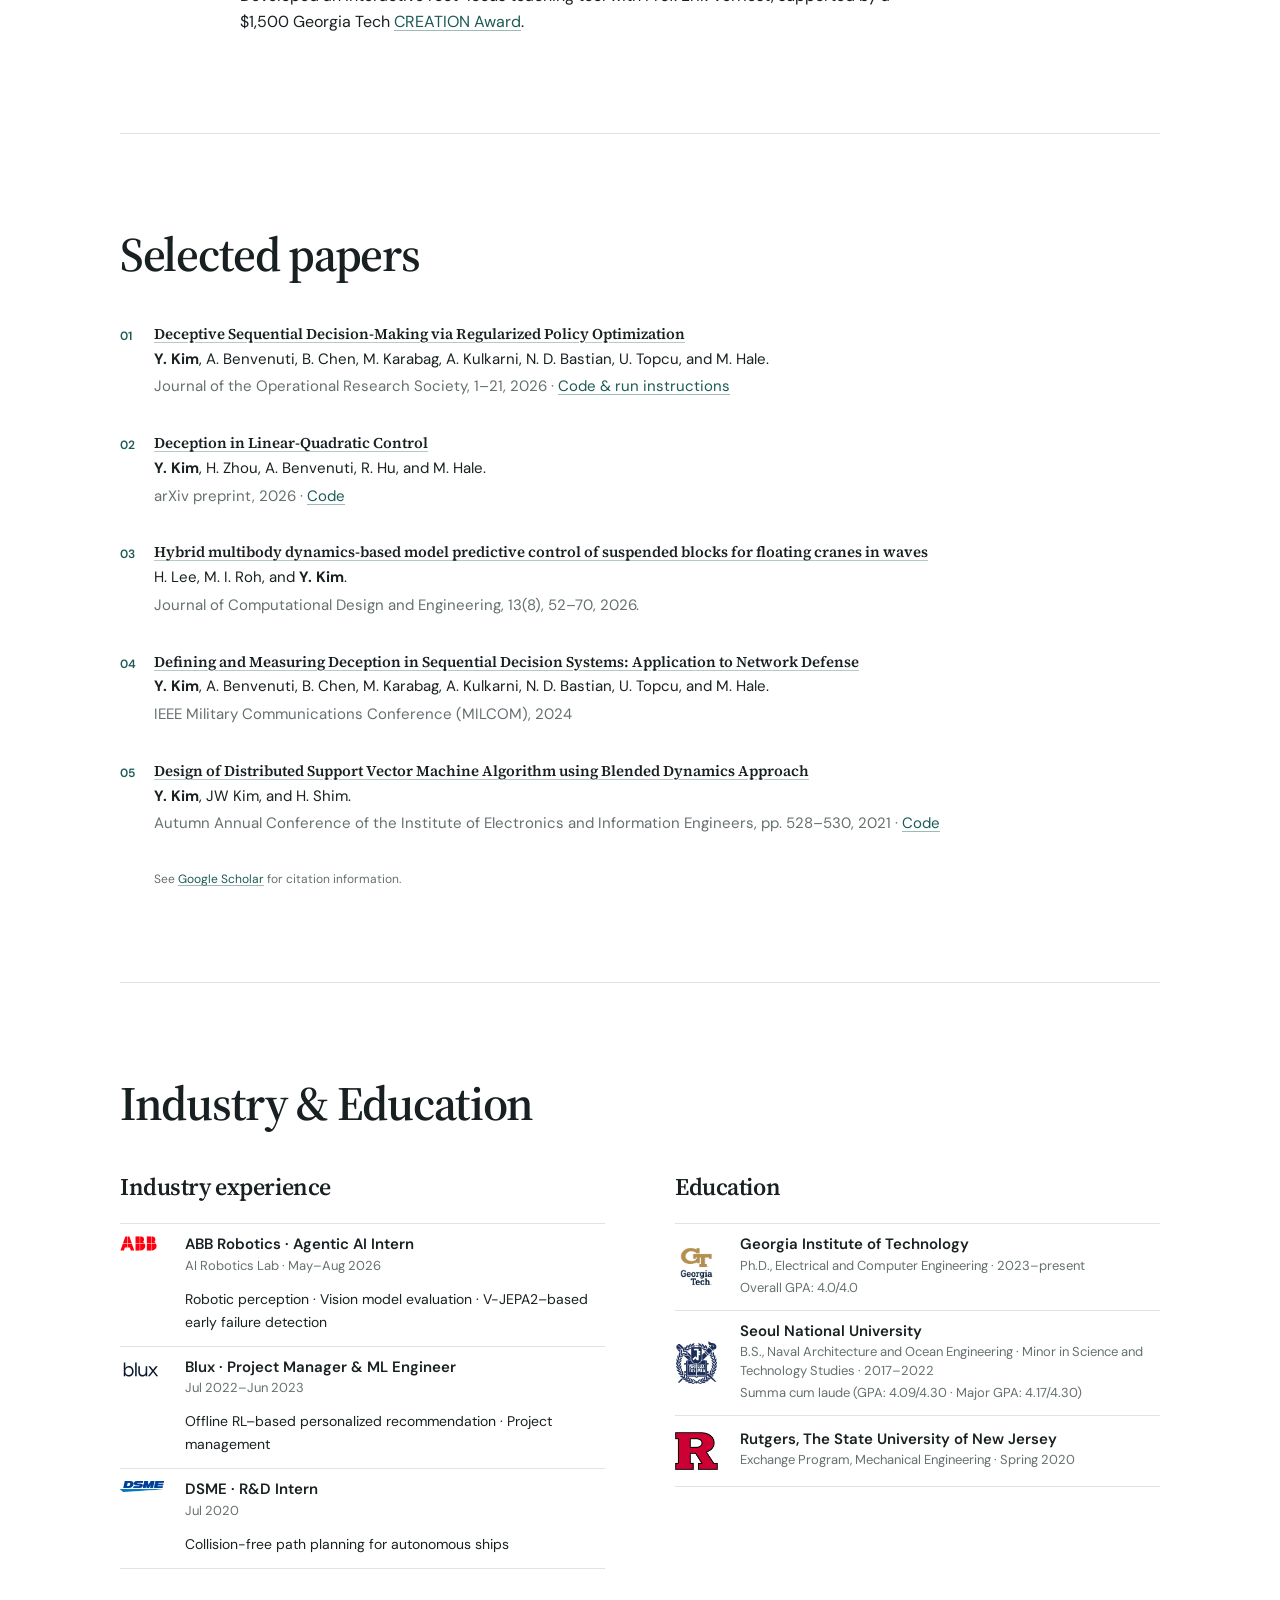
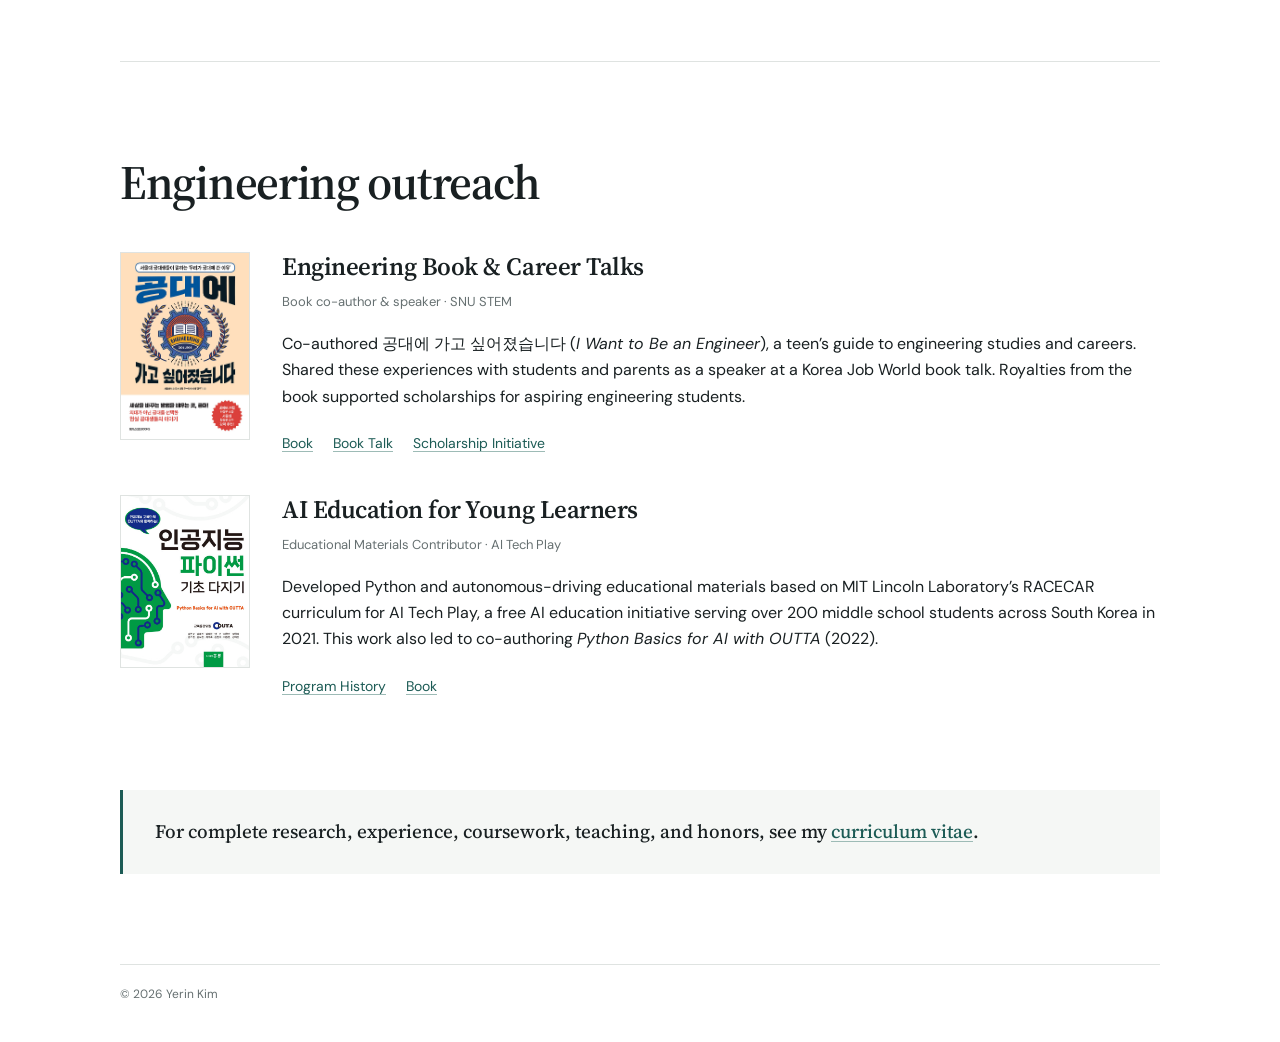
==== commit f411b7ac: "Home: rename to Selected papers; add code link to distributed SVM paper Co-Authored-By: Claude Opus " ====
--- a/index.html
+++ b/index.html
@@ -138,7 +138,7 @@
 
       <section id="publications" class="section publications" aria-labelledby="publications-heading">
         <div class="section-heading">
-          <h2 id="publications-heading">Selected work</h2>
+          <h2 id="publications-heading">Selected papers</h2>
         </div>
         <ol class="publication-list">
           <li>
@@ -164,7 +164,7 @@
           <li>
             <p class="publication-title"><a href="https://www.dbpia.co.kr/journal/articleDetail?nodeId=NODE11027646" target="_blank" rel="noreferrer">Design of Distributed Support Vector Machine Algorithm using Blended Dynamics Approach</a></p>
             <p><strong>Y. Kim</strong>, JW Kim, and H. Shim.</p>
-            <p class="venue">Autumn Annual Conference of the Institute of Electronics and Information Engineers, pp. 528–530, 2021.</p>
+            <p class="venue">Autumn Annual Conference of the Institute of Electronics and Information Engineers, pp. 528–530, 2021 · <a href="https://github.com/yerinkim-yk/Distributed-Support-Vector-Machine" target="_blank" rel="noreferrer">Code</a></p>
           </li>
         </ol>
         <p class="publication-note">See <a href="https://scholar.google.com/citations?user=Wx4iFFQAAAAJ&amp;hl=en" target="_blank" rel="noreferrer">Google Scholar</a> for citation information.</p>
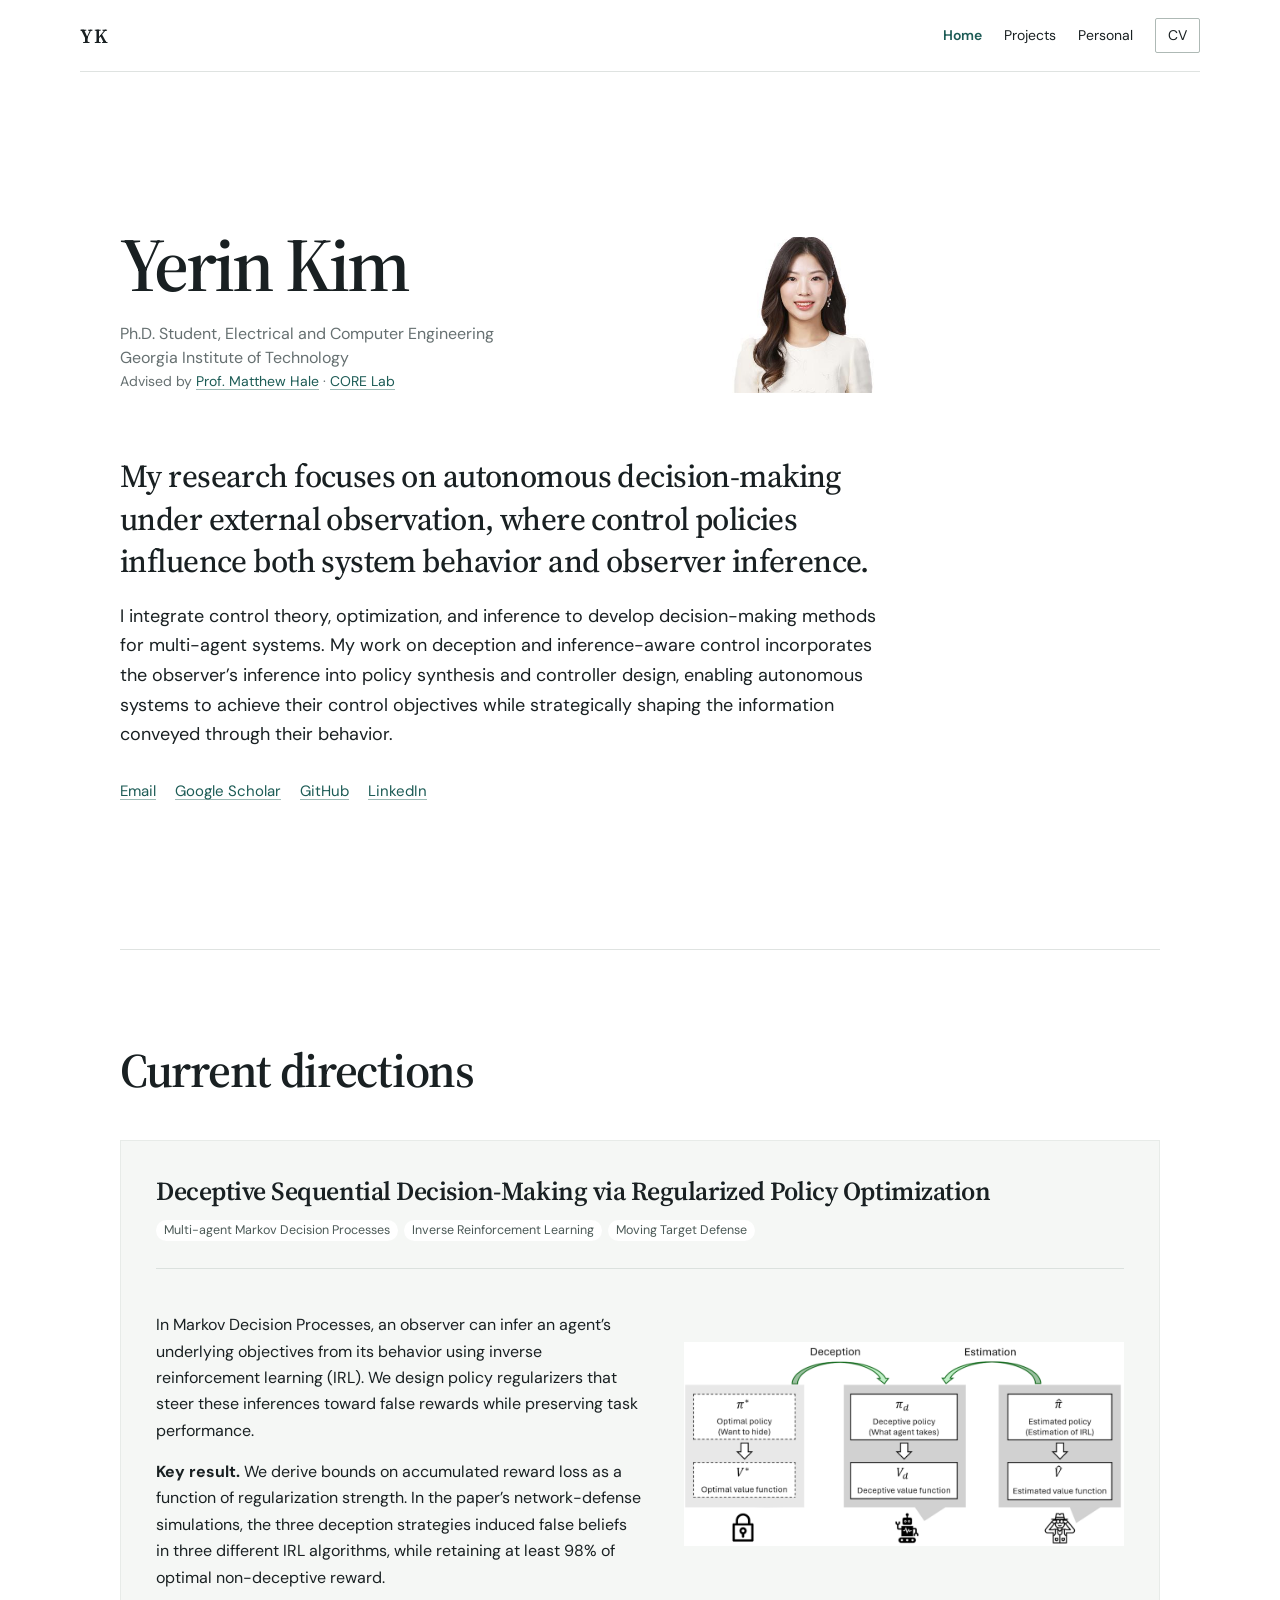
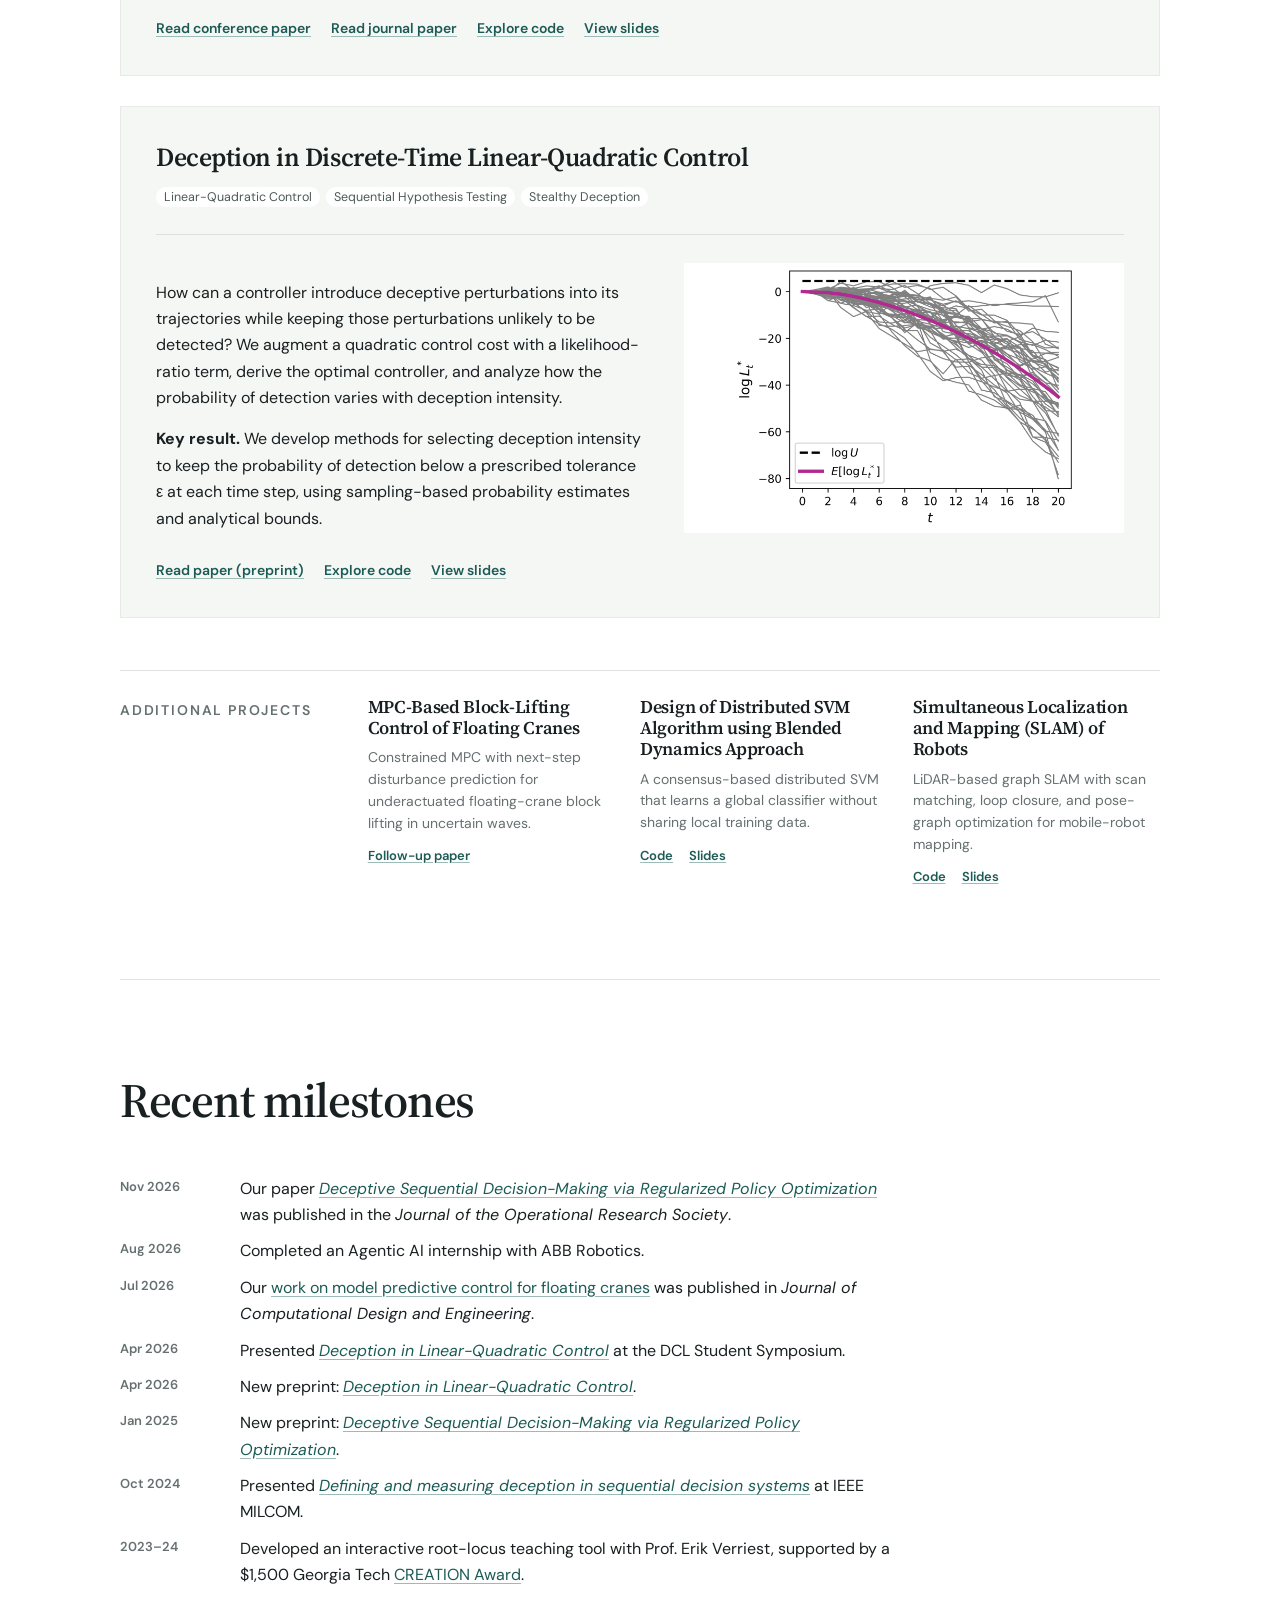
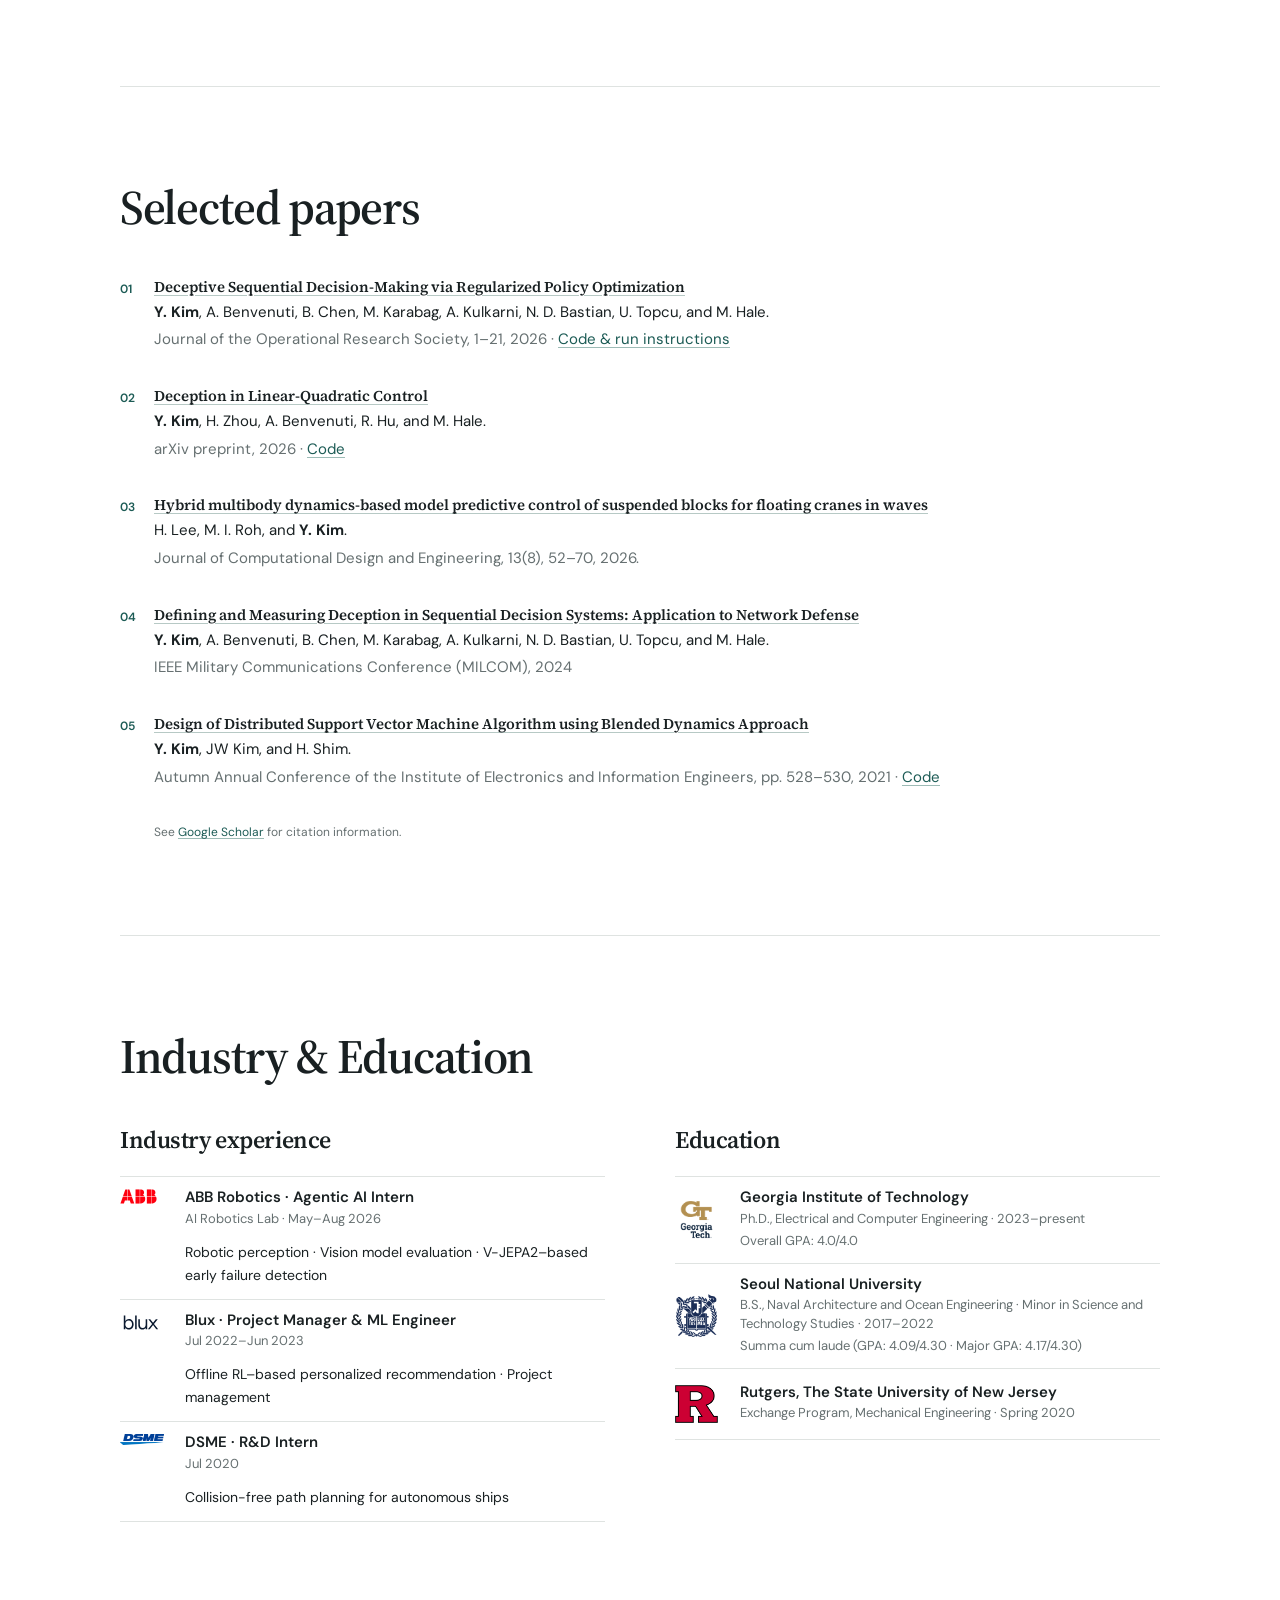
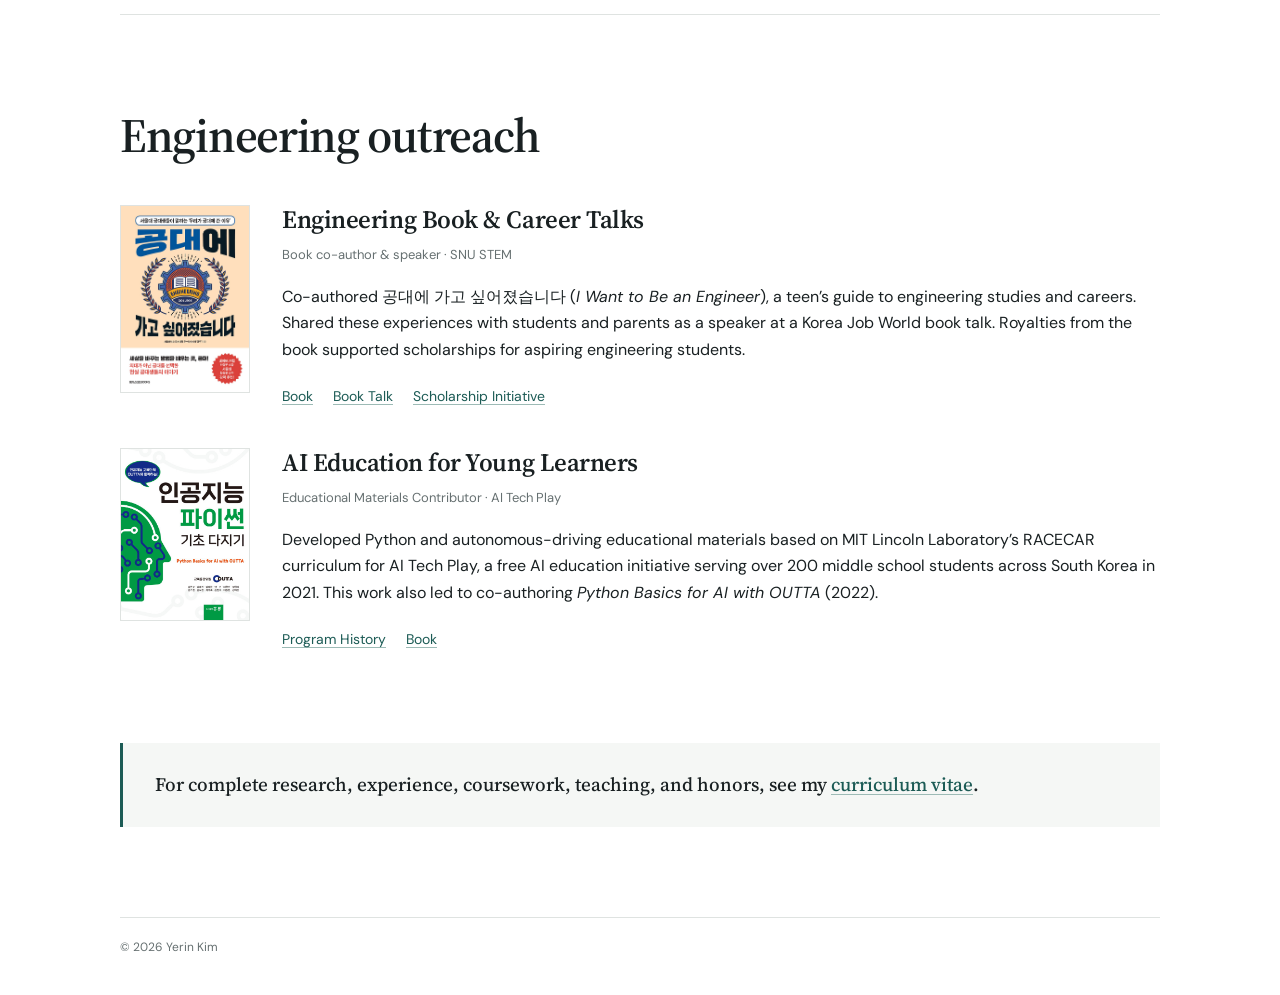
==== commit e34995c6: "Home: follow-up paper link for MPC project; refine LQ description Co-Authored-By: Claude Opus 5.5 <n" ====
--- a/index.html
+++ b/index.html
@@ -8,7 +8,7 @@
     <link rel="preconnect" href="https://fonts.googleapis.com">
     <link rel="preconnect" href="https://fonts.gstatic.com" crossorigin>
     <link href="https://fonts.googleapis.com/css2?family=DM+Sans:wght@400;500;600&family=Source+Serif+4:opsz,wght@8..60,500;8..60,600&display=swap" rel="stylesheet">
-    <link rel="stylesheet" href="styles.css?v=2">
+    <link rel="stylesheet" href="styles.css?v=3">
     <meta property="og:type" content="website">
   <meta property="og:site_name" content="Yerin Kim">
   <meta property="og:title" content="Yerin Kim | Georgia Tech">
@@ -88,9 +88,8 @@
             </div>
             <div class="research-card-details">
               <div class="research-card-copy">
-              <p>How can a controller introduce deceptive perturbations into its trajectories while keeping those perturbations difficult to detect? We augment a quadratic control cost with a likelihood-ratio term, derive the optimal controller, and analyze how the probability of detection varies with deception intensity.
-              </p><p><strong>Key result.</strong> We develop methods for selecting deception intensity to keep the probability of detection below a prescribed tolerance ε at each time step, using sampling-based probability estimates and analytical bounds:
-              </p><p class="research-metric">P(log L<sub>t</sub><sup>*</sup> ≥ log U) ≤ ε, for every t = 1, …, T.
+              <p>How can a controller introduce deceptive perturbations into its trajectories while keeping those perturbations unlikely to be detected? We augment a quadratic control cost with a likelihood-ratio term, derive the optimal controller, and analyze how the probability of detection varies with deception intensity.
+              </p><p><strong>Key result.</strong> We develop methods for selecting deception intensity to keep the probability of detection below a prescribed tolerance ε at each time step, using sampling-based probability estimates and analytical bounds.
               </p>
               </div>
               <figure class="research-visual">
@@ -104,16 +103,17 @@
         <div class="earlier-research" aria-label="Additional research projects">
           <p class="eyebrow">Additional projects</p>
           <article>
-            <h3>MPC-Based Block-Lifting Control of Floating Cranes</h3>
+            <h3><a href="projects#floating-crane">MPC-Based Block-Lifting Control of Floating Cranes</a></h3>
             <p>Constrained MPC with next-step disturbance prediction for underactuated floating-crane block lifting in uncertain waves.</p>
+            <p class="project-links"><a href="https://doi.org/10.1093/jcde/qwag068" target="_blank" rel="noreferrer">Follow-up paper</a></p>
           </article>
           <article>
-            <h3>Design of Distributed SVM Algorithm using Blended Dynamics Approach</h3>
+            <h3><a href="projects#distributed-svm">Design of Distributed SVM Algorithm using Blended Dynamics Approach</a></h3>
             <p>A consensus-based distributed SVM that learns a global classifier without sharing local training data.</p>
             <p class="project-links"><a href="https://github.com/yerinkim-yk/Distributed-Support-Vector-Machine" target="_blank" rel="noreferrer">Code</a><a href="assets/slides-distributed-svm.pdf" target="_blank" rel="noreferrer">Slides</a></p>
           </article>
           <article>
-            <h3>Simultaneous Localization and Mapping (SLAM) of Robots</h3>
+            <h3><a href="projects#graph-slam">Simultaneous Localization and Mapping (SLAM) of Robots</a></h3>
             <p>LiDAR-based graph SLAM with scan matching, loop closure, and pose-graph optimization for mobile-robot mapping.</p>
             <p class="project-links"><a href="https://github.com/yerinkim-yk/2d-Lidar-Graph-SLAM" target="_blank" rel="noreferrer">Code</a><a href="assets/slides-graph-slam.pdf" target="_blank" rel="noreferrer">Slides</a></p>
           </article>
--- a/styles.css
+++ b/styles.css
@@ -68,6 +68,8 @@
 .earlier-research { display: grid; grid-template-columns: .9fr 1fr 1fr 1fr; gap: 25px; margin-top: 52px; padding-top: 25px; border-top: 1px solid var(--line); }
 .earlier-research .eyebrow { margin-top: 4px; }
 .earlier-research h3 { font-size: 18px; }
+.earlier-research h3 a { color: inherit; text-decoration: none; }
+.earlier-research h3 a:hover { color: var(--accent); text-decoration: underline; text-decoration-color: #9dbbb6; }
 .earlier-research p { margin: 9px 0 0; color: var(--muted); font-size: 14px; line-height: 1.55; }
 .earlier-research .project-links { margin-top: 12px; gap: 6px 16px; font-size: 13px; color: inherit; }
 
